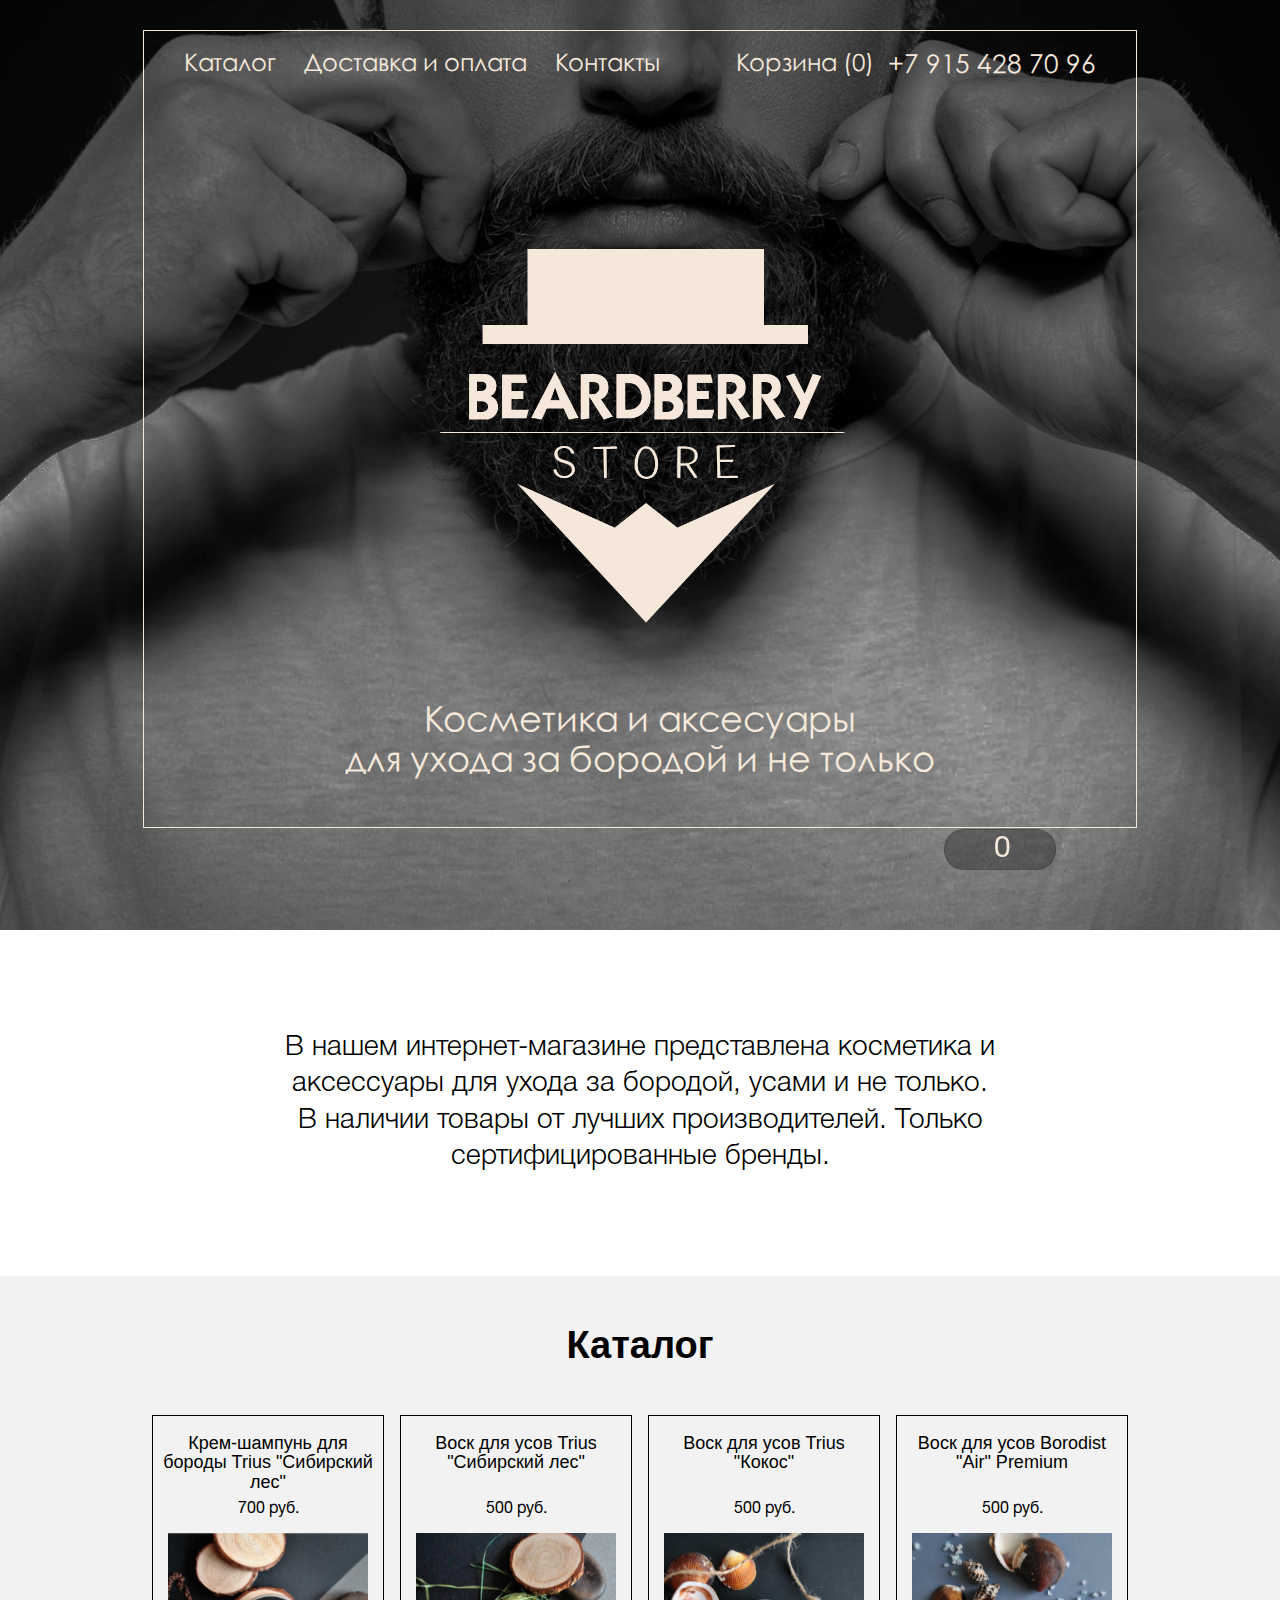
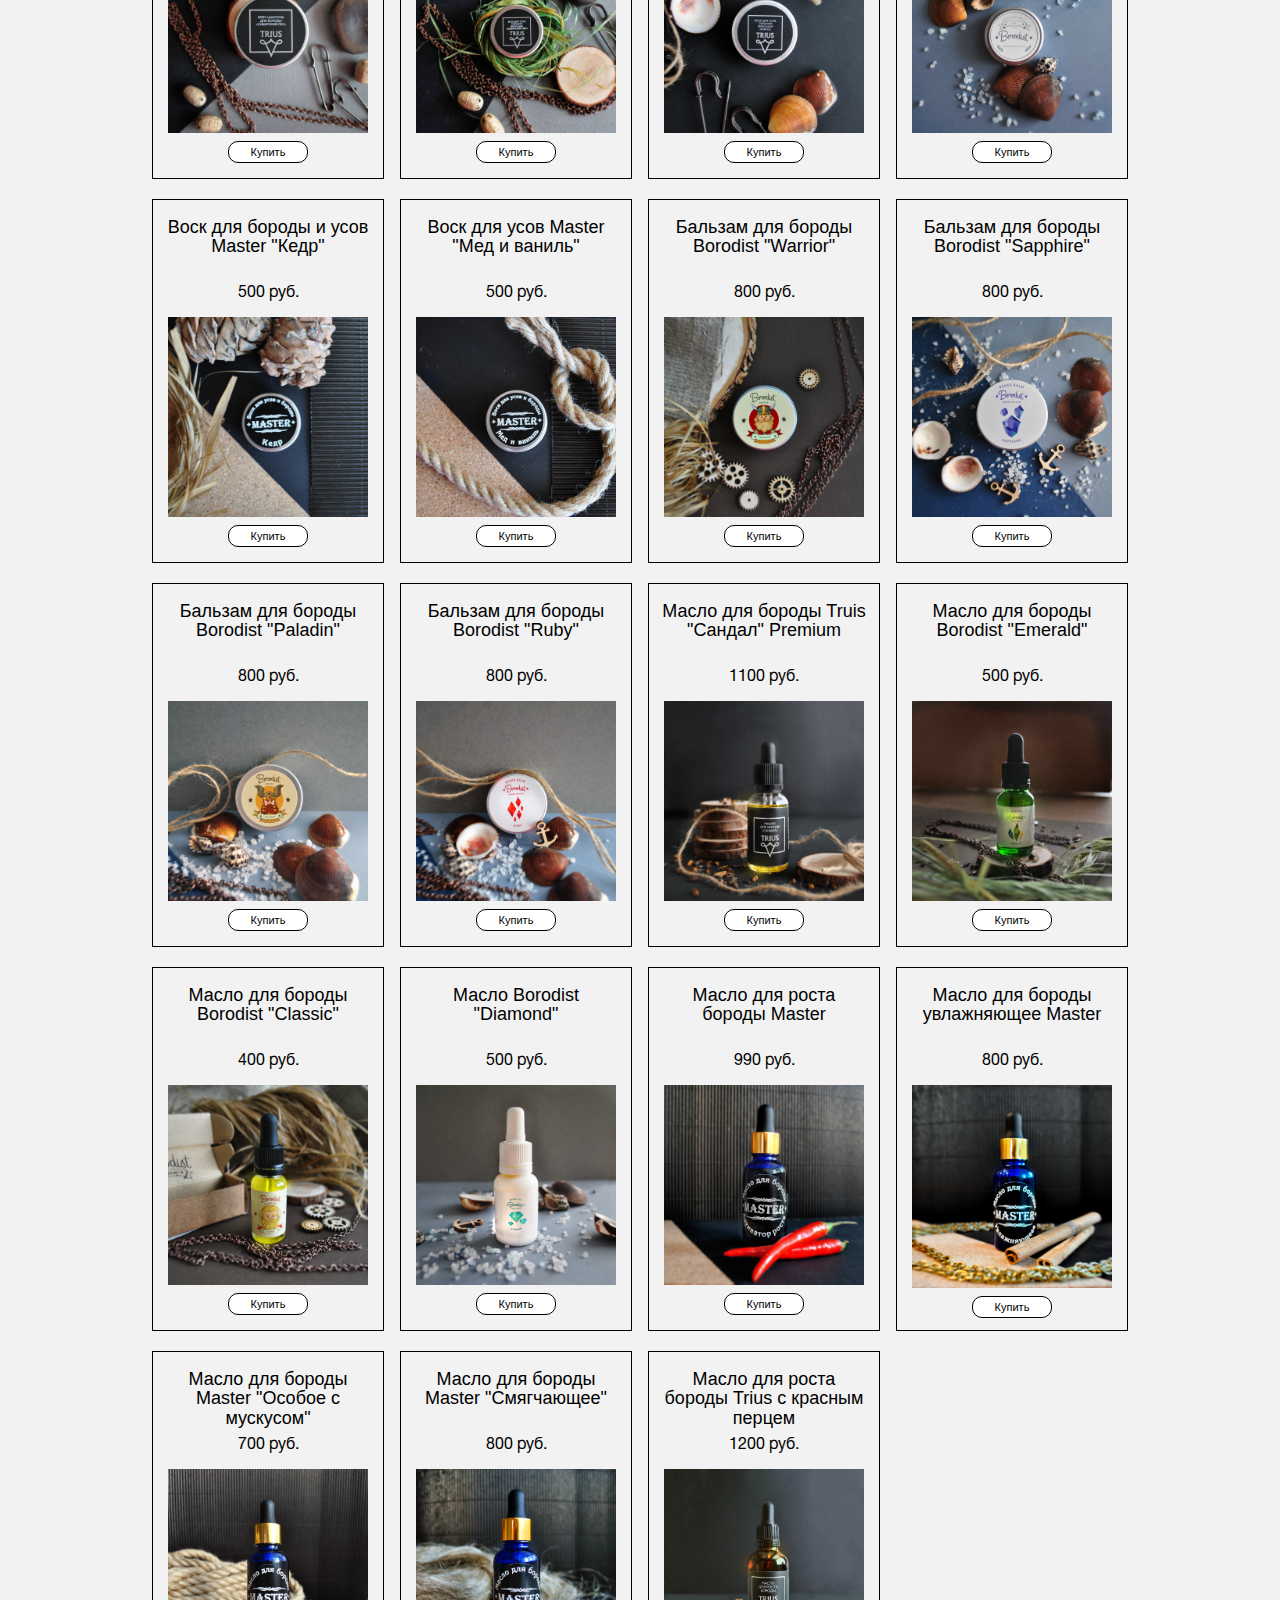
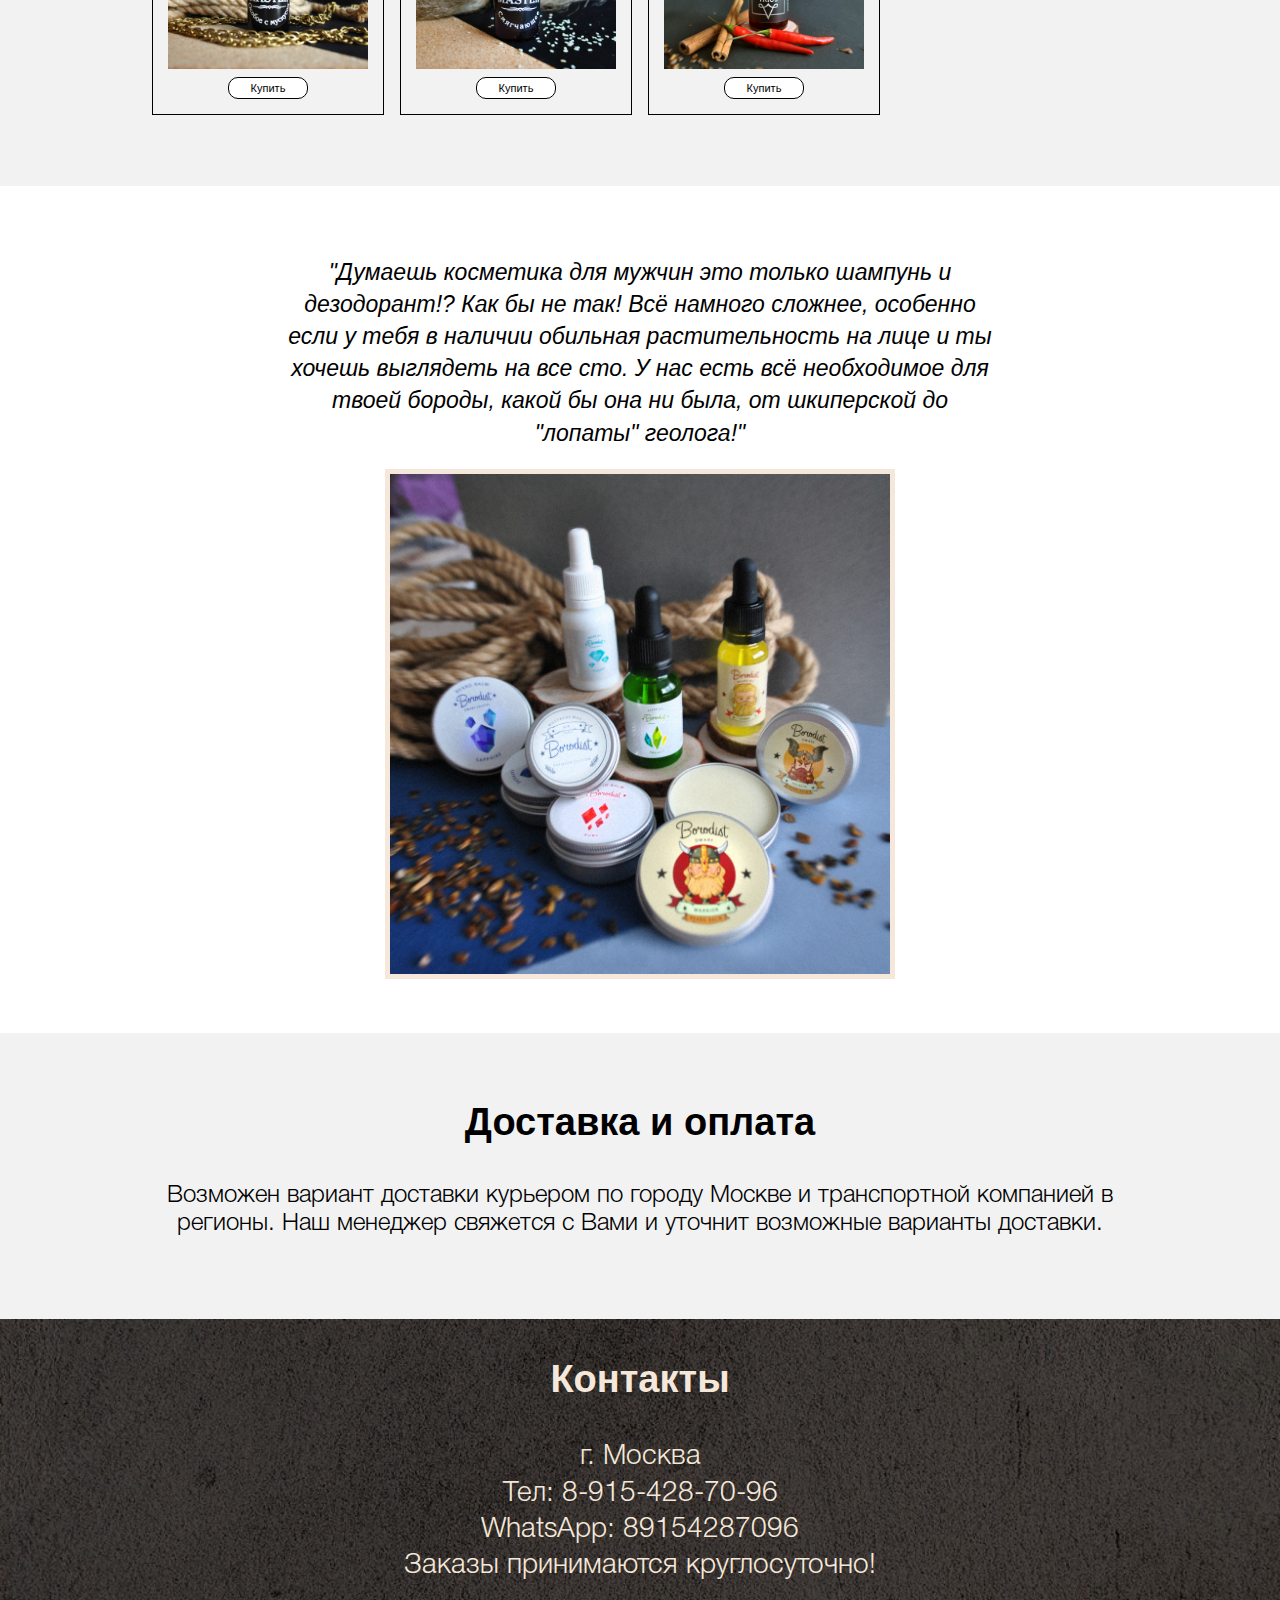
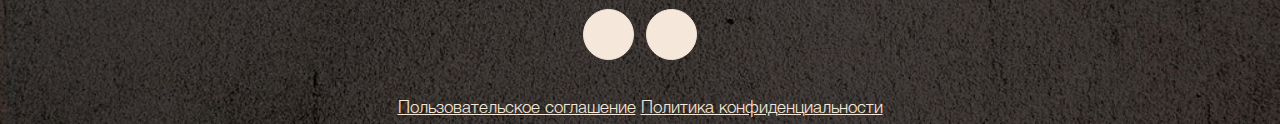
==== index.html @ 7884df20 "Исправлена опечатка в разметке, добавлена версия main.css." ====
<!DOCTYPE html>
<html>
<head>
	<title>Косметика и аксессуары для ухода за бородой, усами</title>
	<meta charset="utf-8">
	<meta name="description" content="Натуральная косметика и аксессуары для ухода за бородой, усами и не только. Крафтовые товары от лучших производителей. Только сертифицированные бренды.">
	<meta name="viewport" content="width=device-width, initial-scale=1">
	<meta name="yandex-verification" content="be064b1a82eb9832" />
	<meta name="google-site-verification" content="4Q1_5Ou99Ebs5P2v9GPq6R0z160u-PYZbQEt4hublc8" />

	<link rel="stylesheet" type="text/css" href="css/main.css?v23061">
	<link rel="stylesheet" type="text/css" href="css/animate.css">
	<link rel="stylesheet" type="text/css" href="css/responsive.css">
	<link rel="stylesheet" href="https://use.fontawesome.com/releases/v5.0.13/css/all.css" integrity="sha384-DNOHZ68U8hZfKXOrtjWvjxusGo9WQnrNx2sqG0tfsghAvtVlRW3tvkXWZh58N9jp" crossorigin="anonymous">
	<link rel="stylesheet" type="text/css" href="css/jquery.fancybox.min.css">
	<link rel="icon" type="image/x-icon" href="img/Logo_small.png">
</head>
<body>
	<!-- Yandex.Metrika counter -->
	<script >
    (function (d, w, c) {
        (w[c] = w[c] || []).push(function() {
            try {
                w.yaCounter49333084 = new Ya.Metrika2({
                    id:49333084,
                    clickmap:true,
                    trackLinks:true,
                    accurateTrackBounce:true,
                    webvisor:true
                });
            } catch(e) { }
        });

        var n = d.getElementsByTagName("script")[0],
            s = d.createElement("script"),
            f = function () { n.parentNode.insertBefore(s, n); };
        s.type = "text/javascript";
        s.async = true;
        s.src = "https://mc.yandex.ru/metrika/tag.js";

        if (w.opera == "[object Opera]") {
            d.addEventListener("DOMContentLoaded", f, false);
        } else { f(); }
    })(document, window, "yandex_metrika_callbacks2");
	</script>
	<noscript><div><img src="https://mc.yandex.ru/watch/49333084" style="position:absolute; left:-9999px;" alt="" /></div></noscript>
	<!-- /Yandex.Metrika counter -->

	<header class="main_header">
		<div class="container container-header">
			<nav class="menu clearfix">
				<ul class="menu_items animated fadeInDown">
					<li class="menu_item">
						<a class="menu_link" href="#catalog">Каталог</a>
					</li>
					<li class="menu_item">
						<a class="menu_link" href="#delivery">Доставка и оплата</a>
					</li>
					<li class="menu_item">
						<a class="menu_link" href="#contacts">Контакты</a>
					</li>
					<li class="menu_phone">
						+7 915 428 70 96
					</li>
					<li class="menu_item menu_item-cart">
						<a class="menu_link" href="cart.html">Корзина (<div class="miniCart_goods miniCart_goods-header"></div>)</a>
					</li>
					<li class="menu_phone menu_phone-mobile">
						+7 915 428 70 96
					</li>
				</ul>
			</nav>
			
			<div class="heading">
				<img class="heading_logo" src="img/Logo_big.png" alt="Breadberry store">
				<h1 class="heading_title">Косметика и аксесуары<br> для ухода за бородой и не только</h1>
			</div>
		</div>
	</header>

	<div class="container">
		<div id="miniCart">
			<i class="fas fa-shopping-cart miniCart_img"></i>
			<div class="miniCart_goods"></div>
			<a class='miniCart_button' href="cart.html">Оформить заказ</a>
		</div>				
	</div>

	<section id="shortDescription">
		<div class="container">
			<div class="shortDescription_text">
				<p>В нашем интернет-магазине представлена косметика и аксессуары для ухода за бородой, 
				усами и не только. <br>В наличии товары от лучших производителей. Только сертифицированные бренды.</p>
			</div>
		</div>
	</section>

	<section id="catalog">
		<div class="container">
			<h3 class="section_title">Каталог</h3>
			<div id="catalog_goods"></div>
			<div class="catalog_static">
				<div class="catalog_staticSingleGoods">
					<h3 class="catalog_singleGoodsTitle">Крем-шампунь для бороды Trius "Cибирский лес"</h3>
					<p class="catalog_singleGoodsCost">700 руб.</p>
					<img class="catalog_img" src="goods/img/Shampun-titul.png" alt="товар">
					<div class=catalog_staticDescription>Крем-шампунь для бороды от компании Trius &quot;Сибирский лес&quot;, для мытья бороды утром и вечером. В составе крем-шампуня содержится миндальное масло, которое не дает мыльной основе высушивать кожу. После использования кожа будет увлажненной, а борода чистой и податливой. Обильно пенится, легко смывается. Одной баночки хватает на 2-4 месяца ежедневного использования.</div>
				</div>

				<div class="catalog_staticSingleGoods">
					<h3 class="catalog_singleGoodsTitle">Воск для усов Trius "Cибирский лес"</h3>
					<p class="catalog_singleGoodsCost">500 руб.</p>
					<img class="catalog_img" src="goods/img/Front-Les.png" alt="товар">
					<div class=catalog_staticDescription>Воск для усов Trius &quot;Сибирский лес&quot; сверхсильной фиксации поможет сделать усы чуть аккуратнее или зафиксировать их так, чтобы можно было прыгать с парашютом. В состав воска входят такие проверенные временем компоненты, как миндальное масло, ланолин и пчелиный воск, которые будут не только фиксировать, но и питать ваши усы и заботиться об их внешнем виде.</div>
				</div>

				<div class="catalog_staticSingleGoods">
					<h3 class="catalog_singleGoodsTitle">Воск для усов Trius "Кокос"</h3>
					<p class="catalog_singleGoodsCost">500 руб.</p>
					<img class="catalog_img" src="goods/img/Kokos-front.png" alt="товар">
					<div class=catalog_staticDescription>Воск для усов Trius сильной фиксации &quot;Кокос&quot; для ежедневного применения. Крепко зафиксирует ваши усы, поможет придать любую желаемую форму приучит их к правильному росту. В состав воска входят такие проверенные временем компоненты, как миндальное масло, ланолин и пчелиный воск, которые будут не только фиксировать, но и питать ваши усы и заботиться об их внешнем виде.</div>
				</div>

				<div class="catalog_staticSingleGoods">
					<h3 class="catalog_singleGoodsTitle">Воск для усов Borodist "Air" Premium</h3>
					<p class="catalog_singleGoodsCost">500 руб.</p>
					<img class="catalog_img" src="goods/img/Premium-front.png" alt="товар">
					<div class=catalog_staticDescription>Компоненты, входящие в состав воска Borodist &quot;Air&quot; Premium, имеют уникальные свойства. Белый пчелиный воск повышает вязкость средства, делает его более пластичным. Канделильский — образует незаметную водоотталкивающую пленку. Карнаубский — защищает структуру волос от температурных воздействий. Волосы и кожа будут надежно защищены от неблагоприятных внешних воздействий.</div>
				</div>

				<div class="catalog_staticSingleGoods">
					<h3 class="catalog_singleGoodsTitle">Воск для бороды и усов Master "Кедр"</h3>
					<p class="catalog_singleGoodsCost">500 руб.</p>
					<img class="catalog_img" src="goods/img/kedr.png" alt="товар">
					<div class=catalog_staticDescription>Помогает усам и бороде держать форму в течение дня, улучшает их состояние, благодаря натуральным компонентам в составе средства. Кокосовое масло обеспечивает волосы необходимыми питательными веществами для роста. Касторовое масло способствует росту и укреплению волос, делает их гуще и сильнее. Масло ши увлажняет, питает, смягчает жесткие волосы. Эфирное масло кедра восстанавливает поврежденные волосы, укрепляет их.</div>
				</div>

				<div class="catalog_staticSingleGoods">
					<h3 class="catalog_singleGoodsTitle">Воск для усов Master "Мед и ваниль"</h3>
					<p class="catalog_singleGoodsCost">500 руб.</p>
					<img class="catalog_img" src="goods/img/med-i-vanil.png" alt="товар">
					<div class=catalog_staticDescription>Помогает усам и бороде держать форму, благодаря натуральным компонентам улучшает их состояние. Кокосовое масло обеспечивает волосы необходимыми питательными веществами для роста. Репейное масло укрепляет волосы, способствует их ускоренному росту, повышает объем. Масло ши увлажняет, питает, смягчает жесткие волосы. Экстракт ванили восстанавливает поврежденные волосы, обладает кондиционирующими свойствами.</div>
				</div>

				<div class="catalog_staticSingleGoods">
					<h3 class="catalog_singleGoodsTitle">Бальзам для бороды Borodist "Warrior"</h3>
					<p class="catalog_singleGoodsCost">800 руб.</p>
					<img class="catalog_img" src="goods/img/warrior-front.png" alt="товар">
					<div class=catalog_staticDescription>Бальзам для бороды Borodist &quot;Warrior&quot; - выбор суровых мужчин. Состав подобран с маниакальной аккуратностью и включает в себя уникальную смесь ингредиентов, которая впитывается в волос бороды, фиксирует её, делает её послушной и блестящей. Помимо стандартного набора масел в состав входит экстракт пивных дрожжей, а так же экстракт почек берёзы, оказывающий стимулирующий эффект.</div>
				</div>

				<div class="catalog_staticSingleGoods">
					<h3 class="catalog_singleGoodsTitle">Бальзам для бороды Borodist "Sapphire"</h3>
					<p class="catalog_singleGoodsCost">800 руб.</p>
					<img class="catalog_img" src="goods/img/Sapphire-front.png" alt="товар">
					<div class=catalog_staticDescription>Средство 2 в 1: ухаживает за кожей и волосами, фиксирует бороду. Экстракты розмарина, облепихи, крапивы положительно влияют на кожу и волос бороды, а так же в бальзам добавлен лихо закрученный фьюжн в виде экстрактов малины и чабреца! Комбинация ши, жожоба и других масел эффективно борется с раздражением кожи, смягчает и увлажняет волосы бороды, делая их послушными и податливыми, придает здоровое сияние.</div>
				</div>

				<div class="catalog_staticSingleGoods">
					<h3 class="catalog_singleGoodsTitle">Бальзам для бороды Borodist "Paladin"</h3>
				  <p class="catalog_singleGoodsCost">800 руб.</p>
				  <img class="catalog_img" src="goods/img/Paladin.png" alt="товар">
					<div class=catalog_staticDescription>Бальзам для бороды Borodist &quot;Paladin&quot; придаст вашей бороде особенный блеск, густоту и форму. Он обладает ярким, изысканным и выразительным ароматом миндальных сливок. Ингредиенты для ухода за бородой подобраны самым тщательным образом. Все масла натуральные, природного происхождения. Экстракт кофе и грейпфрута являются хорошим подспорьем для здоровья кожи лица.</div>
				</div>

				<div class="catalog_staticSingleGoods">
					<h3 class="catalog_singleGoodsTitle">Бальзам для бороды Borodist "Ruby"</h3>
					<p class="catalog_singleGoodsCost">800 руб.</p>
					<img class="catalog_img" src="goods/img/Ruby-front.png" alt="товар">
					<div class=catalog_staticDescription>Сочетание таких экстрактов, как ламинария, фукус, крапива, дают противовоспалительный, заживляющий эффект. В чудодейственном составе также присутствует экстракт аира, который заживляет кожу, защищает ее от негативного воздействия грибка. Такая комбинация всех масел и экстрактов оказывает неповторимый эффект на бороду, делая ее здоровой, пышной, а также яркой и сияющей — будто горный рубин!</div>
				</div>

				<div class="catalog_staticSingleGoods">
					<h3 class="catalog_singleGoodsTitle">Масло для бороды Truis "Сандал" Premium</h3>
					<p class="catalog_singleGoodsCost">1100 руб.</p>
					<img class="catalog_img" src="goods/img/Zhelty-front.png" alt="товар">
					<div class=catalog_staticDescription>Масло для бороды Truis &quot;Сандал&quot; Premium содержит в себе лучшие природные компоненты и экстракты, которые обеспечивают максимально полный уход за бородой и усами. Состав: масло миндальных косточек, масло зародышей пшеницы, масло виноградных косточек, масло жожоба, масло арганы, ляняное масло, масло макадамског ореха, парфюмерная композиция, витамин E, Масло смягчает и увлажняет бороду.</div>
				</div>

				<div class="catalog_staticSingleGoods">
					<h3 class="catalog_singleGoodsTitle">Масло для бороды Borodist "Emerald"</h3>
					<p class="catalog_singleGoodsCost">500 руб.</p>
					<img class="catalog_img" src="goods/img/Emerald-front.png" alt="товар">
					<div class=catalog_staticDescription>Масло Borodist &quot;Emerald&quot; - чудесное магическое масло для комплексного ухода за бородой, которое содержится в небольшой скляночке 15 мл. Среди компонентов: экстракты чабреца, лопуха и хвоща - в сочетании они крайне благотворно воздействуют на бороду, прекрасно её увлажняют, приводят в порядок в том числе и проблемную кожу лица, обладают противовоспалительными свойствами.</div>
				</div>

				<div class="catalog_staticSingleGoods">
					<h3 class="catalog_singleGoodsTitle">Масло для бороды Borodist "Classic"</h3>
					<p class="catalog_singleGoodsCost">400 руб.</p>
					<img class="catalog_img" src="goods/img/Classic.png" alt="товар">
					<div class=catalog_staticDescription>Классическое масло для бороды. Основной компонент — масло жожоба, которое издавна именуют «жидким золотом» за его насыщенный цвет и высокую ценность. Жожоба глубоко увлажняет кожу и волосы, защищает от негативного воздействия окружающей среды. Среди дополнительных компонентов — масло виноградных косточек, сладкого миндаля, зародышей пшеницы и знаменитое касторовое. Вместе с витамином E они питают кожу.</div>
				</div>

				<div class="catalog_staticSingleGoods">
					<h3 class="catalog_singleGoodsTitle">Масло Borodist "Diamond"</h3>
					<p class="catalog_singleGoodsCost">500 руб.</p>
					<img class="catalog_img" src="goods/img/Diamond.png" alt="товар">
					<div class=catalog_staticDescription>В состав масла входят только натуральные компоненты! Сочетание нескольких видов масел благоприятно влияет на волос и кожу лица, умягчая и тонизируя их. При этом, в волшебную микстуру добавлен богатый витаминный комплекс. Довершает рецепт комбинация экстрактов различных трав и цветов. Розмарин, зверобой и ромашка обладают противовоспалительным и заживляющим эффектом.</div>
				</div>

				<div class="catalog_staticSingleGoods">
					<h3 class="catalog_singleGoodsTitle">Масло для роста бороды Master</h3>
					<p class="catalog_singleGoodsCost">990 руб.</p>
					<img class="catalog_img" src="goods/img/Rost.png" alt="товар">
					<div class=catalog_staticDescription>Эффективно, если не растет борода. Стимулирует работу волосяных фолликул, активизирует спящие корни волос. Устраняет сухость, зуд и раздражение кожи при росте бороды. Обеспечивает быстрый равномерный рост бороды и увеличивает ее густоту и пышность. Состав: репейное масло, касторовое масло, льняное масло, экстракт хмеля, экстракт крапивы, экстракт красного перца, эфирные масла кипариса, розмарина, пихты</div>
				</div>

				<div class="catalog_staticSingleGoods">
					<h3 class="catalog_singleGoodsTitle">Масло для бороды увлажняющее Master</h3>
					<p class="catalog_singleGoodsCost">800 руб.</p>
					<img class="catalog_img" src="goods/img/uvlazhnenie.png" alt="товар">
					<div class=catalog_staticDescription>Восстанавливает здоровую структуру даже очень сухих, ослабленных и тусклых волос бороды, Глубоко увлажняет, питает бороду и кожу лица, Снимает зуд, устраняет сухость, покраснения и раздражение кожи лица, редотвращает развитие воспалительных процессов. Состав: касторовое, репейное и льняное масло, экстракт шалфея, экстракт облепихи, эфирное масло апельсина, эфирное масло корицы.</div>
				</div>

				<div class="catalog_staticSingleGoods">
					<h3 class="catalog_singleGoodsTitle">Масло для бороды Master "Особое с мускусом"</h3>
					<p class="catalog_singleGoodsCost">700 руб.</p>
					<img class="catalog_img" src="goods/img/Muskus.png" alt="товар">
					<div class=catalog_staticDescription>Содержит в составе афродизиак - мускус. Ухаживает за бородой, делает волос послушным, мягким и блестящим. Укрепляет волосы, способствует их ускоренному росту, повышает густоту и объем. Питает слабые и безжизненные волосы, повышает их эластичность. Препятствует ломкости и чрезмерной сухости волос. Борется с болезнетворными бактериями и микробами, устраняет покраснения и раздражения, улучшает цвет лица.</div>
				</div>

				<div class="catalog_staticSingleGoods">
					<h3 class="catalog_singleGoodsTitle">Масло для бороды Master "Смягчающее"</h3>
					<p class="catalog_singleGoodsCost">800 руб.</p>
					<img class="catalog_img" src="goods/img/smyagchayuschaya.png" alt="товар">
					<div class=catalog_staticDescription>Улучшает состояние жесткой растительности на лице, делая ее мягкой, блестящей и шелковистой. Восстанавливает и укрепляет поврежденные волосы, обеспечивая их необходимыми аминокислотами. Избавляет от ломкости и чрезмерной сухости волос. Состав: миндальные и касторовые масла, кунжутное масло, оливковое и кукурузные масла, эфирное масло иланг-иланга, эфирное масло грейпфрута.</div>
				</div>

				<div class="catalog_staticSingleGoods">
					<h3 class="catalog_singleGoodsTitle">Масло для роста бороды Trius с красным перцем</h3>
					<p class="catalog_singleGoodsCost">1200 руб.</p>
					<img class="catalog_img" src="goods/img/chili.png" alt="товар">
					<div class=catalog_staticDescription>В состав входит масло красного перца чили, масло корицы и имбиря, которые стимулируют кровообращение и усиливают приток питательных веществ к корням волос. Кроме того в нем содержится уникальный комплекс из 18 компонентов, подобранных для стимуляции естественного роста бороды. Один флакон масла - это эффективный курс по запуску спящих волосяных луковиц, ускорению роста бороды, питанию и увлажнению волос.</div>
				</div>
				<div class="catalog_staticBottom"></div>
			</div>
		</div>
	</section>

	<section id="about">
		<div class="container">
			<div class="about_cursText">
				"Думаешь косметика для мужчин это только шампунь и дезодорант!? Как бы не так! 
				Всё намного сложнее, особенно если у тебя в наличии обильная растительность на лице и ты хочешь выглядеть на все сто.
				У нас есть всё необходимое для твоей бороды, какой бы она ни была, от шкиперской до "лопаты" геолога!"
			</div>
			<img class="about_img" src="img/all.png" alt="Товары">
		</div>
	</section>

	<section id="delivery">
		<div class="container">
			<h3 class="section_title">Доставка и оплата</h3>
			<div class="delivery_text">
				Возможен вариант доставки курьером по городу Москве и транспортной компанией в регионы. Наш менеджер свяжется с Вами и уточнит возможные варианты доставки.<br>
			</div>
		</div>		
	</section>

	<section id="contacts">
		<div class="container">
			<h3 class="section_title section_title-contacts">Контакты</h3>
			<div class="contacts_text">
				г. Москва<br>
				Тел: ﻿8-915-428-70-96<br>
				WhatsApp: 89154287096<br>
				Заказы принимаются круглосуточно!<br>
				<div class="contacts_link"><a href="https://vk.com/beardberrystore"><i class="fab fa-vk"></i></a></div>
				<div class="contacts_link"><a href="https://www.instagram.com/beardberry_store/"><i class="fab fa-instagram"></i></a></div>
			</div>
			<div class="footer_docs">
				<a class="footer_agreement" href="agreement.pdf">Пользовательское соглашение</a>
				<a href="policy.pdf">Политика конфиденциальности</a>
			</div>
		</div>
	</section>

	<script src="js/jquery-3.3.1.min.js"></script>
	<script src="js/jquery.fancybox.min.js"></script>
	<script src="js/eshop.js"></script>
	<script>
		start();
	</script>
</body>
</html>
---- css/main.css ----
@import url("https://fonts.googleapis.com/css?family=Roboto:300,400,500,700");
@font-face {
  font-family: 'Elegance';
  src: url("../fonts/Elegance/RoundedElegance-Regular.eot");
  src: local("Elegance Regular"), local("RoundedElegance-Regular"), url("../fonts/Elegance/RoundedElegance-Regular.eot?#iefix") format("embedded-opentype"), url("../fonts/Elegance/RoundedElegance-Regular.woff") format("woff"), url("../fonts/Elegance/RoundedElegance-Regular.ttf") format("truetype");
  font-weight: 400;
  font-style: normal;
}

@font-face {
  font-family: 'Helvetica';
  src: url("../fonts/Helvetica/HelveticaThin/HelveticaThin.eot");
  src: local("Helvetica Thin"), local("HelveticaThin"), url("../fonts/Helvetica/HelveticaThin/HelveticaThin.eot?#iefix") format("embedded-opentype"), url("../fonts/Helvetica/HelveticaThin/HelveticaThin.woff") format("woff"), url("../fonts/Helvetica/HelveticaThin/HelveticaThin.ttf") format("truetype");
  font-weight: 100;
  font-style: normal;
}

@font-face {
  font-family: 'Helvetica';
  src: url("../fonts/Helvetica/HelveticaLight/HelveticaLight.eot");
  src: local("Helvetica Light"), local("HelveticaLight"), url("../fonts/Helvetica/HelveticaLight/HelveticaLight.eot?#iefix") format("embedded-opentype"), url("../fonts/Helvetica/HelveticaLight/HelveticaLight.woff") format("woff"), url("../fonts/Helvetica/HelveticaLight/HelveticaLight.ttf") format("truetype");
  font-weight: 300;
  font-style: normal;
}

@font-face {
  font-family: 'Helvetica';
  src: url("../fonts/Helvetica/HelveticaLightItalic/HelveticaLightItalic.eot");
  src: local("Helvetica Light Italic"), local("HelveticaLightItalic"), url("../fonts/Helvetica/HelveticaLightItalic/HelveticaLightItalic.eot?#iefix") format("embedded-opentype"), url("../fonts/Helvetica/HelveticaLightItalic/HelveticaLightItalic.woff") format("woff"), url("../fonts/Helvetica/HelveticaLightItalic/HelveticaLightItalic.ttf") format("truetype");
  font-weight: 300;
  font-style: italic;
}

@font-face {
  font-family: 'Helvetica';
  src: url("../fonts/Helvetica/HelveticaRegular/HelveticaRegular.eot");
  src: local("Helvetica Regular"), local("HelveticaRegular"), url("../fonts/Helvetica/HelveticaRegular/HelveticaRegular.eot?#iefix") format("embedded-opentype"), url("../fonts/Helvetica/HelveticaRegular/HelveticaRegular.woff") format("woff"), url("../fonts/Helvetica/HelveticaRegular/HelveticaRegular.ttf") format("truetype");
  font-weight: 400;
  font-style: normal;
}

@font-face {
  font-family: 'Helvetica';
  src: url("../fonts/Helvetica/HelveticaMedium/HelveticaMedium.eot");
  src: local("Helvetica Medium"), local("HelveticaMedium"), url("../fonts/Helvetica/HelveticaMedium/HelveticaMedium.eot?#iefix") format("embedded-opentype"), url("../fonts/Helvetica/HelveticaMedium/HelveticaMedium.woff") format("woff"), url("../fonts/Helvetica/HelveticaMedium/HelveticaMedium.ttf") format("truetype");
  font-weight: 500;
  font-style: normal;
}

@font-face {
  font-family: 'Helvetica';
  src: url("../fonts/Helvetica/HelveticaBold/HelveticaBold.eot");
  src: local("Helvetica Bold"), local("HelveticaBold"), url("../fonts/Helvetica/HelveticaBold/HelveticaBold.eot?#iefix") format("embedded-opentype"), url("../fonts/Helvetica/HelveticaBold/HelveticaBold.woff") format("woff"), url("../fonts/Helvetica/HelveticaBold/HelveticaBold.ttf") format("truetype");
  font-weight: 700;
  font-style: normal;
}

body {
  font-family: Helvetica, Arial, sans-serif;
  padding: 0;
  margin: 0;
}

.container {
  width: 992px;
  margin: 0 auto;
  /*border: thin solid blue;*/
}

.container-header {
  border: thin solid #F5E8DA;
}

.section_title {
  font-size: 38px;
  text-align: center;
}

.section_title-contacts {
  color: #F5E8DA;
}

.clearfix:after {
  content: '';
  display: table;
  width: 100%;
  clear: both;
}

.main_header {
  height: 100vh;
  min-height: 600px;
  padding-top: 30px;
  background: url("../img/beardman4.png") no-repeat center center/cover;
  font-family: Elegance, Arial, sans-serif;
}

.menu {
  padding-top: 20px;
}

.menu_items {
  padding: 0;
  margin: 0;
}

.menu_item {
  float: left;
  display: block;
  margin-right: 14px;
  margin-left: 14px;
}

.menu_item:first-child {
  margin-left: 40px;
}

.menu_item-cart {
  float: right;
}

.menu_link {
  color: #F5E8DA;
  text-decoration: none;
  font-size: 24px;
  font-weight: 500;
}

.menu_link:hover {
  color: white;
}

.menu_phone {
  display: block;
  color: #F5E8DA;
  float: right;
  font-size: 26px;
  font-weight: 500;
  margin-top: 0;
  margin-bottom: 0;
  margin-left: 0;
  margin-right: 40px;
}

.menu_phone-mobile {
  display: none;
}

.heading {
  text-align: center;
  color: #F5E8DA;
}

.heading_logo {
  display: inline-block;
  margin-top: 12vh;
  margin-bottom: 4vh;
  margin-left: 0 auto;
  margin-right: 0 auto;
  height: 50vh;
  min-height: 300px;
}

.heading_title {
  font-size: 35px;
  font-weight: 500;
  margin-bottom: 5vh;
}

.shortDescription_text {
  text-align: center;
  font-size: 28px;
  font-weight: 300;
  line-height: 1.3;
  margin-top: 100px;
  margin-bottom: 100px;
  margin-right: 130px;
  margin-left: 130px;
}

#miniCart {
  position: fixed;
  border: thin rgba(32, 32, 32, 0.2) solid;
  background-color: rgba(32, 32, 32, 0.4);
  border-radius: 20px;
  text-align: center;
  margin-right: 50px;
  margin-left: 800px;
  padding: 5px;
  width: 100px;
  bottom: 30px;
}

.miniCart_img {
  font-size: 35px;
  color: #F5E8DA;
  display: inline-block;
}

.miniCart_img-good {
  font-size: 18px;
  color: #707070;
}

.miniCart_button {
  display: none;
  font-weight: 400;
  background-color: #F5E8DA;
  border: thin #F5E8DA solid;
  border-radius: 10px;
  color: black;
  text-decoration: none;
  padding-top: 2px;
}

.miniCart_button:hover {
  background-color: white;
  border-color: white;
}

.miniCart_goods {
  display: inline-block;
  color: #F5E8DA;
  font-size: 30px;
}

.miniCart_goods-header {
  font-size: 24px;
}

#catalog {
  background-color: #F2F2F2;
  padding-top: 10px;
  height: calc(380px * 5 + 200px);
}

.catalog_img {
  width: 200px;
}

.catalog_singleGoods {
  width: 230px;
  height: 362px;
  border: thin solid black;
  margin-top: 10px;
  margin-bottom: 10px;
  margin-right: 8px;
  margin-left: 8px;
  float: left;
  text-align: center;
}

.catalog_singleGoodsTitle {
  font-size: 18px;
  font-weight: 500;
  line-height: 1.1;
  color: black;
  height: 50px;
  padding-left: 10px;
  padding-right: 10px;
}

.catalog_singleGoodsCost {
  color: black;
  font-weight: 400;
}

.catalog_button {
  font-size: 11px;
  font-weight: 500;
  width: 80px;
  border: solid black thin;
  border-radius: 10px;
  cursor: pointer;
  padding: 4px;
  margin-top: 4px;
  background-color: white;
}

.catalog_fancy {
  text-decoration: none;
}

.catalog_static {
  background-color: white;
}

.catalog_staticSingleGoods {
  width: 230px;
  height: 620px;
  border: thin solid black;
  margin-top: 10px;
  margin-bottom: 10px;
  margin-right: 8px;
  margin-left: 8px;
  float: left;
  text-align: center;
}

.catalog_staticBottom {
  float: left;
  height: 700px;
  width: 230px;
}

.fancy_buyButton {
  display: inline-block;
  cursor: pointer;
  margin-left: 0 auto;
  margin-right: 0 auto;
  margin-top: 10px;
  margin-bottom: 0;
  padding: 5px;
  font-size: 20px;
  font-weight: 500;
  border: thin solid white;
  background-color: white;
  color: black;
  border-radius: 20px;
  width: 200px;
}

.fancy_cost {
  font-size: 20px;
  margin-top: 3px;
  margin-bottom: 0;
}

.fancy_buyDone {
  color: blue;
}

.fancy_captionText {
  display: inline-block;
  margin: 0 auto;
  width: 820px;
  min-width: 300px;
  background-color: rgba(32, 32, 32, 0.5);
}

.good_title {
  text-align: center;
  font-size: 21px;
  padding-top: 10px;
  padding-bottom: 10px;
}

.good_img {
  width: 100%;
  max-width: 455px;
}

.good_imgDiv {
  text-align: center;
}

.good_description {
  text-align: center;
  font-size: 18px;
  font-weight: 300;
  line-height: 1.1;
  padding-top: 10px;
  padding-bottom: 0;
  padding-left: 28px;
  padding-right: 28px;
}

.good_cost {
  text-align: center;
  font-weight: 700;
  padding: 5px;
  margin-top: 0;
}

.good_buyButton {
  cursor: pointer;
  margin-top: 2px;
  margin-bottom: 2px;
  padding: 5px;
  font-size: 18px;
  font-weight: 500;
  border: thin solid black;
  background-color: white;
  color: black;
  border-radius: 20px;
  width: 200px;
}

.good_buttonWrap {
  text-align: center;
}

.good_added {
  font-size: 17px;
  font-weight: 300;
  text-align: center;
  display: none;
  color: #707070;
}

.good_miniCartCount {
  display: inline-block;
  color: #707070;
  font-size: 18px;
  font-weight: 400;
}

#about {
  text-align: center;
  margin-top: 70px;
  margin-bottom: 50px;
}

.about_cursText {
  font-size: 23px;
  font-weight: 300;
  line-height: 1.4;
  font-style: italic;
  text-align: center;
  padding-right: 135px;
  padding-left: 135px;
  padding-bottom: 20px;
}

.about_img {
  width: 500px;
  border: thick solid #F5E8DA;
}

#delivery {
  background-color: #F2F2F2;
  padding-top: 30px;
  padding-bottom: 80px;
}

.delivery_text {
  text-align: center;
  font-size: 24px;
  font-weight: 300;
  line-height: 1.2;
}

#contacts {
  text-align: center;
  background: url("../img/Fon.jpg") no-repeat center center/cover;
  padding-top: 1px;
  padding-bottom: 5px;
}

.contacts_text {
  text-align: center;
  font-size: 28px;
  font-weight: 300;
  line-height: 1.3;
  color: #F5E8DA;
}

.contacts_link {
  text-align: center;
  display: inline-block;
  font-size: 18px;
  border: #F5E8DA solid thin;
  border-radius: 50%;
  width: 35px;
  height: 35px;
  padding: 7px;
  background: #F5E8DA;
  margin-left: 2px;
  margin-right: 2px;
  margin-top: 24px;
  margin-bottom: 30px;
}

.contacts_link a {
  font-size: 32px;
  color: #3D3936;
}

.contacts_cartText {
  display: inline-block;
  font-size: 20px;
  color: #F5E8DA;
  height: 40px;
  vertical-align: middle;
}

.cart_header {
  background: url("/img/Fon.jpg") no-repeat center center/cover;
  font-family: Elegance, Arial, sans-serif;
  height: 100px;
  text-align: center;
}

.cart_headerItem {
  display: inline-block;
}

.cart_headerItem-logo {
  height: 90px;
  margin-left: 130px;
  margin-right: 80px;
  float: left;
}

.cart_headerItem-title {
  margin: 0 auto;
  width: 260px;
  padding-top: 20px;
}

.cart_headerItem-phone {
  font-size: 35px;
  color: #F5E8DA;
  margin-right: 50px;
  margin-top: 20px;
  float: right;
}

.cart_title {
  display: inline-block;
}

.cart_title-left {
  text-decoration: none;
  color: black;
  font-size: 23px;
  text-align: center;
  width: 140px;
  float: left;
  margin-left: 80px;
  margin-top: 40px;
  border: thin solid black;
  border-radius: 8px;
  padding: 8px;
}

.cart_title-right {
  float: right;
}

.cart_title-center {
  width: 500px;
  margin: 0 auto;
  margin-top: 40px;
  margin-bottom: 50px;
}

.cartHead {
  background-color: #F2F2F2;
  display: none;
}

.cartHead_item {
  display: inline-block;
  font-size: 17px;
  text-align: left;
  margin-left: 30px;
  padding-top: 15px;
  padding-bottom: 15px;
}

.cartHead_item-good {
  margin-left: 215px;
  width: 473px;
}

.cartHead_item-count {
  width: 85px;
}

.cart_img {
  height: 125px;
  margin-left: 30px;
  margin-right: 30px;
}

.cart_row {
  display: inline-block;
  vertical-align: middle;
  font-size: 17px;
}

.cart_rowWrap {
  background-color: #F2F2F2;
  height: 125px;
  margin-top: 10px;
  margin-bottom: 10px;
  padding-top: 15px;
  padding-bottom: 15px;
}

.cart_name {
  font-weight: 400;
  text-decoration: none;
  width: 400px;
  margin-left: 30px;
  margin-right: 30px;
}

.cart_cost {
  font-weight: 500;
  text-align: center;
  width: 80px;
  margin-left: 5px;
  margin-right: 5px;
}

.cart_butMinus {
  cursor: pointer;
}

.cart_butPlus {
  cursor: pointer;
}

.cart_butDelete {
  cursor: pointer;
}

.cart_count {
  text-align: center;
  width: 20px;
  font-weight: 500;
  margin-left: 4px;
  margin-right: 4px;
}

.cart_finalCost {
  text-align: center;
  font-weight: 500;
  margin-left: 5px;
  margin-right: 5px;
  width: 120px;
}

.cart_createButton {
  text-align: center;
  margin-top: 30px;
  margin-bottom: 70px;
  margin-left: auto;
  margin-right: auto;
  padding: 8px;
  display: none;
  font-size: 24px;
  text-decoration: none;
  cursor: pointer;
  color: #009900;
  border: thin solid #00AA00;
  border-radius: 8px;
  width: 300px;
}

.cart_createButton:hover {
  background-color: #009900;
  color: white;
}

.cart_totalCost {
  font-size: 21px;
  text-align: right;
  margin-top: 30px;
  margin-bottom: 30px;
  margin-right: 60px;
}

.cart_empty {
  font-size: 24px;
  text-align: center;
  margin-top: 40px;
  line-height: 2;
}

.cart_footer {
  font-family: Elegance, Arial, sans-serif;
  text-align: center;
  background-color: #3D3936;
  padding-bottom: 2px;
}

.orderForm {
  display: none;
  width: 540px;
  margin-left: auto;
  margin-right: auto;
  margin-bottom: 60px;
}

.orderForm_input {
  font-size: 22px;
  padding: 10px;
  width: 500px;
  margin: 10px;
}

.orderForm_input-hidden {
  display: none;
}

.orderForm_comment {
  font-size: 22px;
  padding: 10px;
  width: 500px;
  margin: 10px;
}

.orderForm_button {
  font-size: 24px;
  width: 300px;
  color: #009900;
  background-color: white;
  border: thin solid #00AA00;
  border-radius: 8px;
  padding: 10px;
  margin-right: 120px;
  margin-left: 120px;
  margin-top: 10px;
  margin-bottom: 15px;
}

.orderForm_button:hover {
  background-color: #009900;
  color: white;
}

.orderForm_info {
  text-align: center;
  color: #999;
  font-weight: 300;
}

#cart {
  min-height: calc(100vh - 249px);
}

.confirm {
  text-align: center;
  min-height: calc(100vh - 276px);
}

.confirm_title {
  font-size: 42px;
  margin-top: 50px;
  margin-bottom: 50px;
}

.confirm_text {
  font-size: 23px;
}

.confirm_button {
  display: inline-block;
  width: 300px;
  text-align: center;
  margin-top: 30px;
  margin-left: auto;
  margin-right: auto;
  margin-bottom: 30px;
  padding: 8px;
  font-size: 24px;
  text-decoration: none;
  cursor: pointer;
  color: black;
  border: thin solid black;
  border-radius: 8px;
}

#confirm_number {
  display: inline-block;
  font-weight: 500;
}

.footer_docs {
  margin-right: auto;
  margin-left: auto;
  margin-bottom: 0;
  padding-top: 0;
  padding-bottom: 2px;
  font-size: 17px;
  font-weight: 300;
  text-align: center;
}

.footer_docs a {
  color: #F5E8DA;
}
---- css/responsive.css ----
@media screen and (max-width: 1023px) {
  .container {
    width: 760px;
  }
  .menu_item {
    margin-left: 5px;
    margin-right: 5px;
  }
  .menu_item:first-child {
    margin-left: 10px;
  }
  .menu_item-cart {
    float: left;
  }
  .menu_link {
    font-size: 22px;
  }
  .menu_phone {
    margin-right: 10px;
    font-size: 22px;
  }
  #miniCart {
    margin-left: 650px;
  }
  .shortDescription_text {
    margin-left: 90px;
    margin-right: 90px;
  }
  #catalog {
    height: calc(380px * 7 + 200px);
  }
  .about_cursText {
    padding-left: 100px;
    padding-right: 100px;
  }
  .cart_headerItem-logo {
    height: 90px;
    margin-left: 100px;
    margin-right: 50px;
  }
  .cart_headerItem-title {
    margin: 0 auto;
    width: 240px;
    padding-top: 20px;
  }
  .cart_headerItem-phone {
    font-size: 28px;
    margin-right: 0;
    margin-top: 20px;
  }
  .cart_title-left {
    font-size: 23px;
    text-align: center;
    width: 140px;
    margin-left: 40px;
    margin-top: 35px;
    padding: 8px;
  }
  .cart_title-center {
    width: 364px;
    margin-top: 40px;
    margin-bottom: 50px;
  }
  .cartHead_item-good {
    margin-left: 185px;
    width: 283px;
  }
  .cartHead_item-count {
    width: 85px;
  }
  .cart_name {
    width: 240px;
    margin-left: 0;
    margin-right: 0;
  }
}

@media screen and (max-width: 767px) {
  .container {
    width: 320px;
  }
  .section_title {
    font-size: 28px;
    text-align: center;
  }
  .section_title-contacts {
    color: #F5E8DA;
  }
  .main_header {
    height: 100vh;
    min-height: 600px;
    padding-top: 30px;
    background: url("../img/beardman4.png") no-repeat center center/cover;
    font-family: Elegance, Arial, sans-serif;
  }
  .menu_items {
    padding: 0;
    margin: 0;
    text-align: center;
  }
  .menu_item {
    display: block;
    margin-right: 0;
    margin-left: 0;
    float: none;
  }
  .menu_item:first-child {
    margin-left: 0;
  }
  .menu_item-cart {
    float: none;
  }
  .menu_link {
    font-size: 24px;
  }
  .menu_phone {
    display: none;
    float: none;
    font-size: 24px;
    font-weight: 500;
    margin-top: 0;
    margin-bottom: 0;
    margin-left: 0;
    margin-right: 0;
  }
  .menu_phone-mobile {
    display: block;
    text-align: center;
    margin-top: 10px;
  }
  .heading_logo {
    display: block;
    margin-top: 2vh;
    margin-bottom: 3vh;
    margin-left: auto;
    margin-right: auto;
    height: 220px;
    min-height: 220px;
  }
  .heading_title {
    font-size: 28px;
  }
  .shortDescription_text {
    font-size: 24px;
    font-weight: 300;
    line-height: 1.3;
    margin-top: 50px;
    margin-bottom: 50px;
    margin-right: 10px;
    margin-left: 10px;
  }
  #miniCart {
    margin-left: 220px;
    border-radius: 20px;
    text-align: center;
    padding: 4px;
    width: 80px;
    bottom: 20px;
  }
  .miniCart_img {
    font-size: 20px;
  }
  .miniCart_button {
    font-size: 14px;
  }
  .miniCart_goods {
    font-size: 20px;
  }
  #catalog {
    height: calc(380px * 19 + 50px);
  }
  .catalog_singleGoods {
    float: none;
    margin-right: auto;
    margin-left: auto;
  }
  .about_cursText {
    padding-right: 22px;
    padding-left: 25px;
    padding-bottom: 20px;
  }
  .about_img {
    width: 300px;
  }
  .footer_agreement {
    display: block;
  }
  .cart_headerItem-logo {
    display: none;
  }
  .cart_headerItem-title {
    width: 200px;
    padding-top: 10px;
  }
  .cart_headerItem-phone {
    font-size: 24px;
    float: none;
    margin-top: 0;
  }
  .cart_title {
    display: block;
    float: none;
    text-align: center;
  }
  .cart_title-left {
    float: none;
    display: block;
    margin-left: 80px;
    margin-top: 20px;
  }
  .cart_title-right {
    float: none;
  }
  .cart_title-center {
    width: 300px;
    margin-top: 30px;
    margin-bottom: 30px;
  }
  .cartHead {
    visibility: hidden;
    height: 0;
  }
  .cart_img {
    height: 60px;
  }
  .cart_name {
    width: 150px;
    margin-left: 0;
    margin-right: 0;
  }
  .cart_cost {
    width: 80px;
    margin-left: 5px;
    margin-right: 5px;
    margin-top: 15px;
  }
  .cart_butMinus {
    margin-top: 15px;
  }
  .cart_butPlus {
    margin-top: 15px;
  }
  .cart_butDelete {
    margin-top: 15px;
  }
  .cart_count {
    margin-left: 4px;
    margin-right: 4px;
    margin-top: 15px;
  }
  .cart_finalCost {
    margin-left: 5px;
    margin-right: 5px;
    margin-top: 15px;
    width: 90px;
  }
  .cart_totalCost {
    text-align: center;
    margin-top: 20px;
    margin-bottom: 20px;
    margin-right: auto;
    margin-left: auto;
  }
  .orderForm_input {
    width: 290px;
    margin-top: 10px;
    margin-bottom: 10px;
    margin-right: 3px;
    margin-left: 3px;
  }
  .orderForm_comment {
    font-size: 22px;
    padding: 10px;
    width: 292px;
    margin-top: 10px;
    margin-bottom: 10px;
    margin-right: 3px;
    margin-left: 3px;
  }
  .orderForm_button {
    font-size: 24px;
    width: 280px;
    margin-right: 20px;
    margin-left: 20px;
    margin-top: 10px;
    margin-bottom: 15px;
  }
  .orderForm_info {
    width: 300px;
  }
  .contacts_link {
    margin-left: 2px;
    margin-right: 2px;
    margin-top: 0;
    margin-bottom: 10px;
  }
}
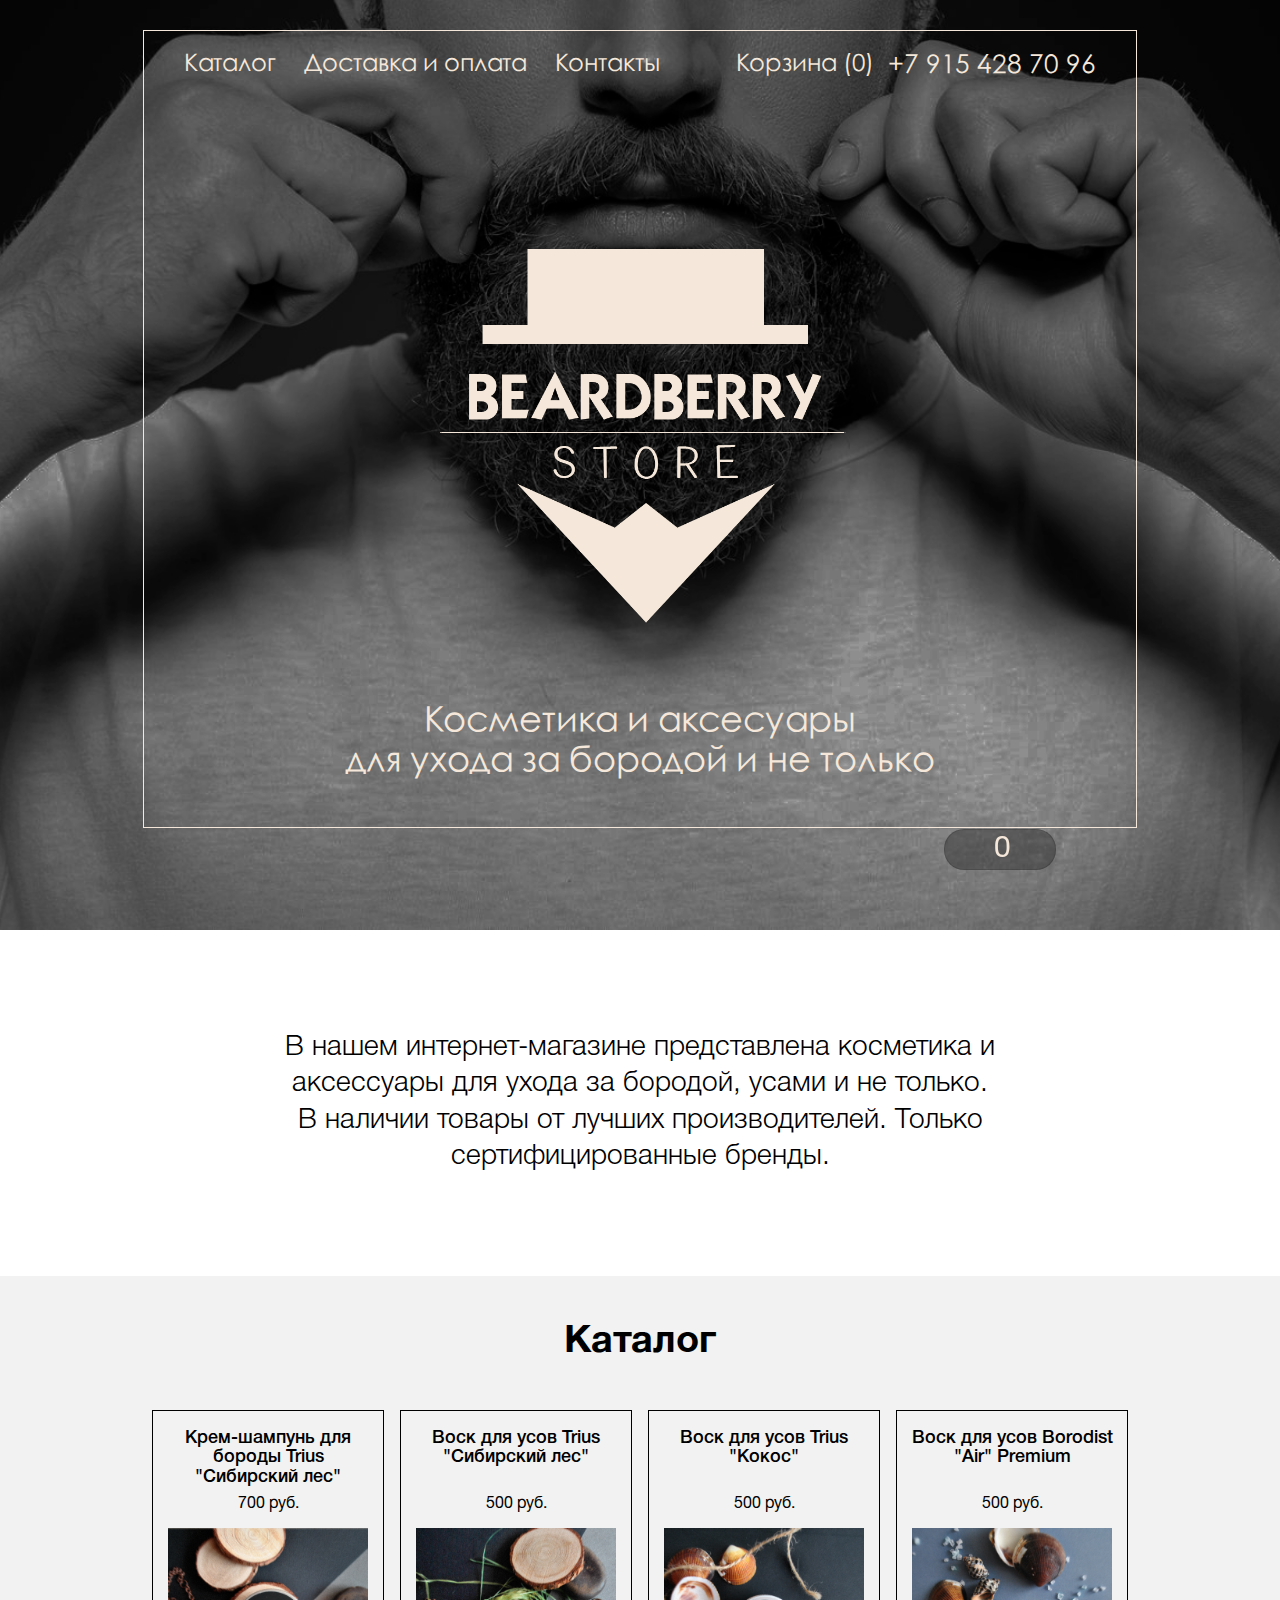
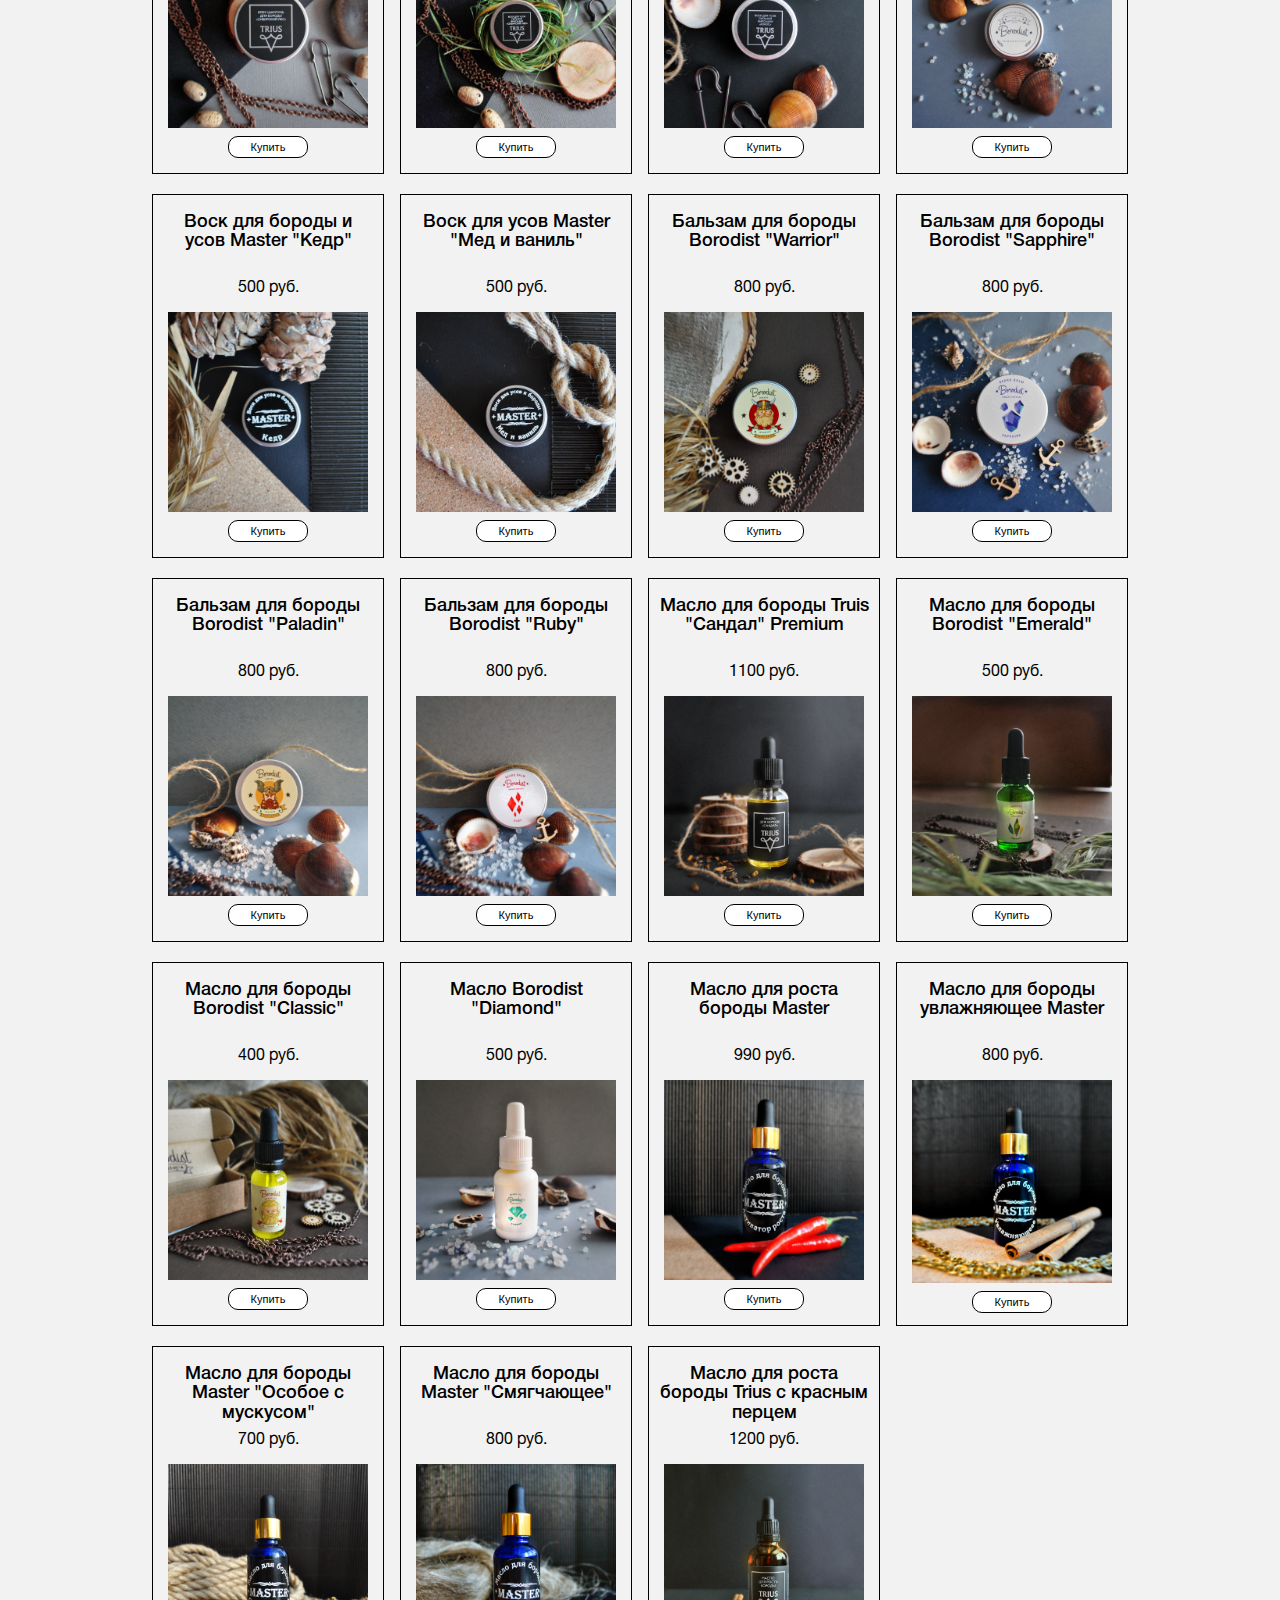
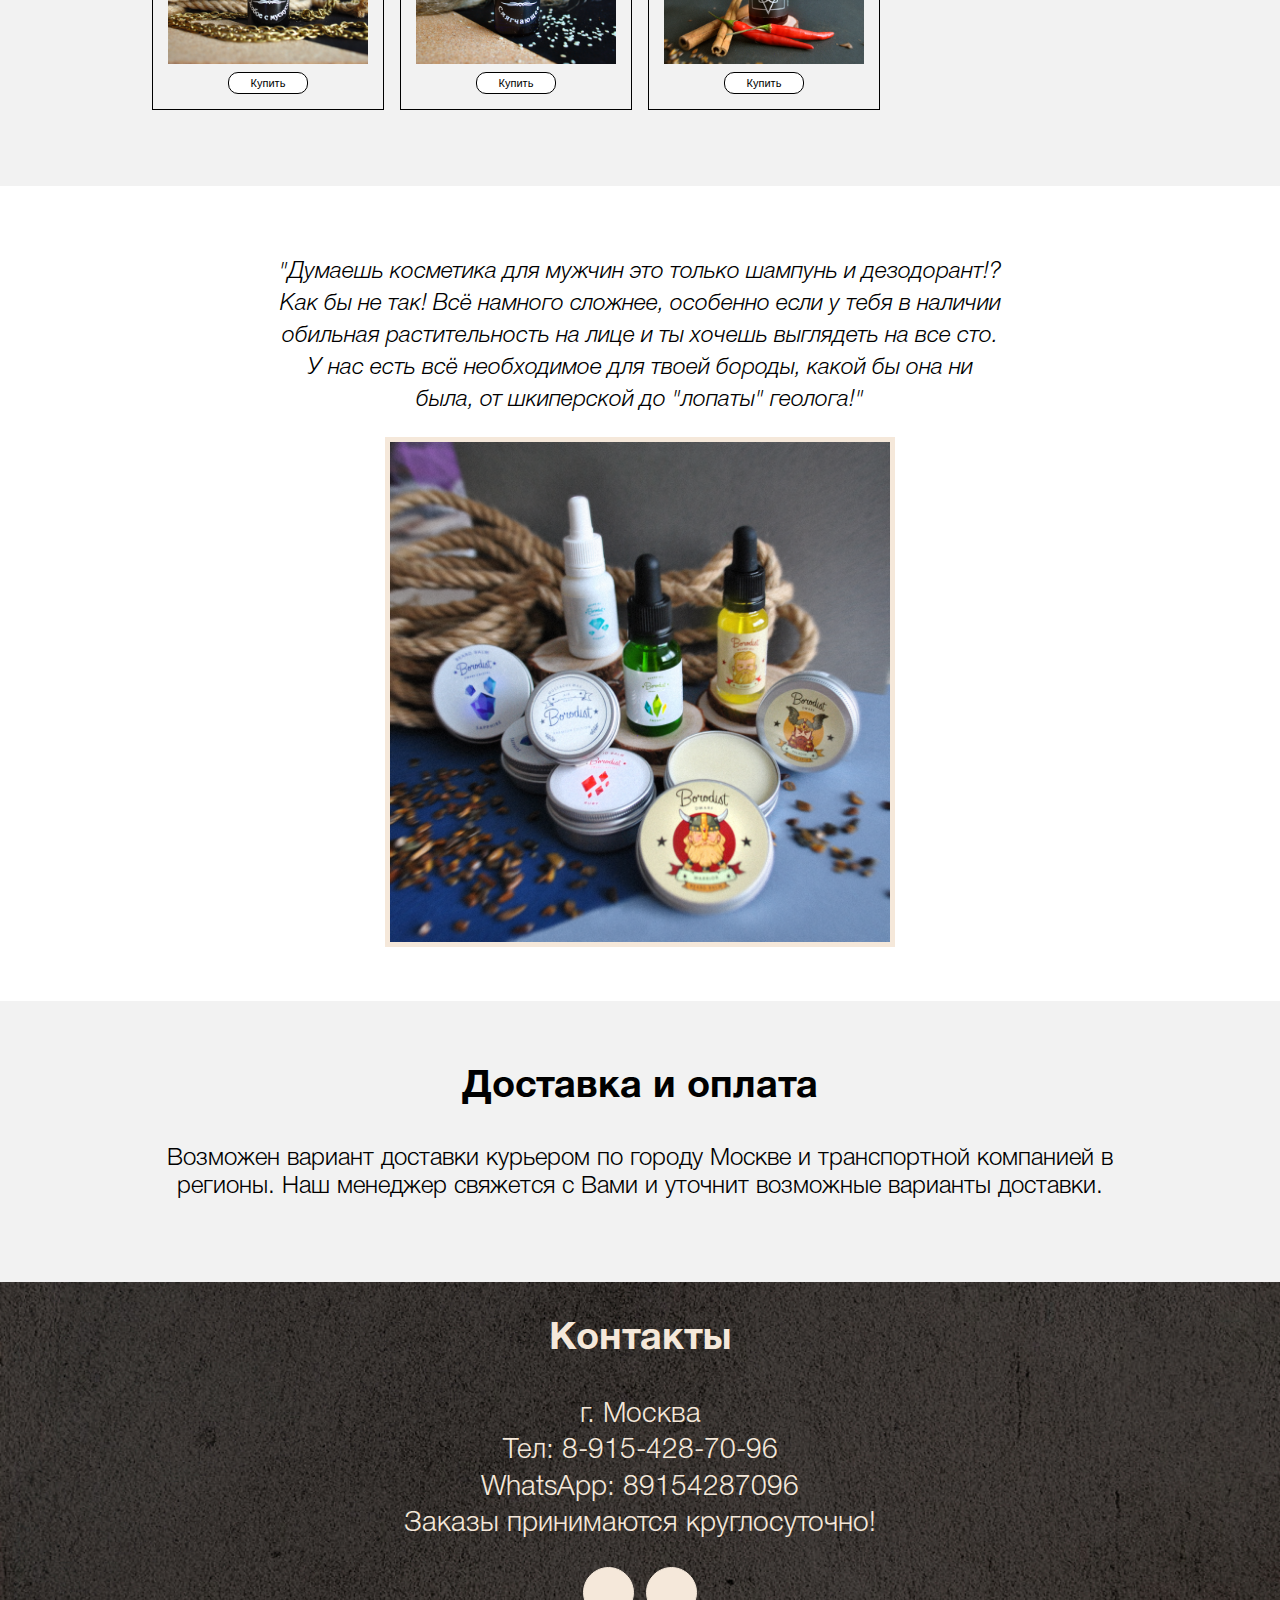
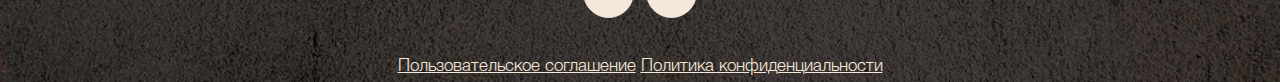
==== commit 1370ca23: "Добавлена версия скрипта eshop.js." ====
--- a/index.html
+++ b/index.html
@@ -277,7 +277,7 @@
 
 	<script src="js/jquery-3.3.1.min.js"></script>
 	<script src="js/jquery.fancybox.min.js"></script>
-	<script src="js/eshop.js"></script>
+	<script src="js/eshop.js?v23061"></script>
 	<script>
 		start();
 	</script>
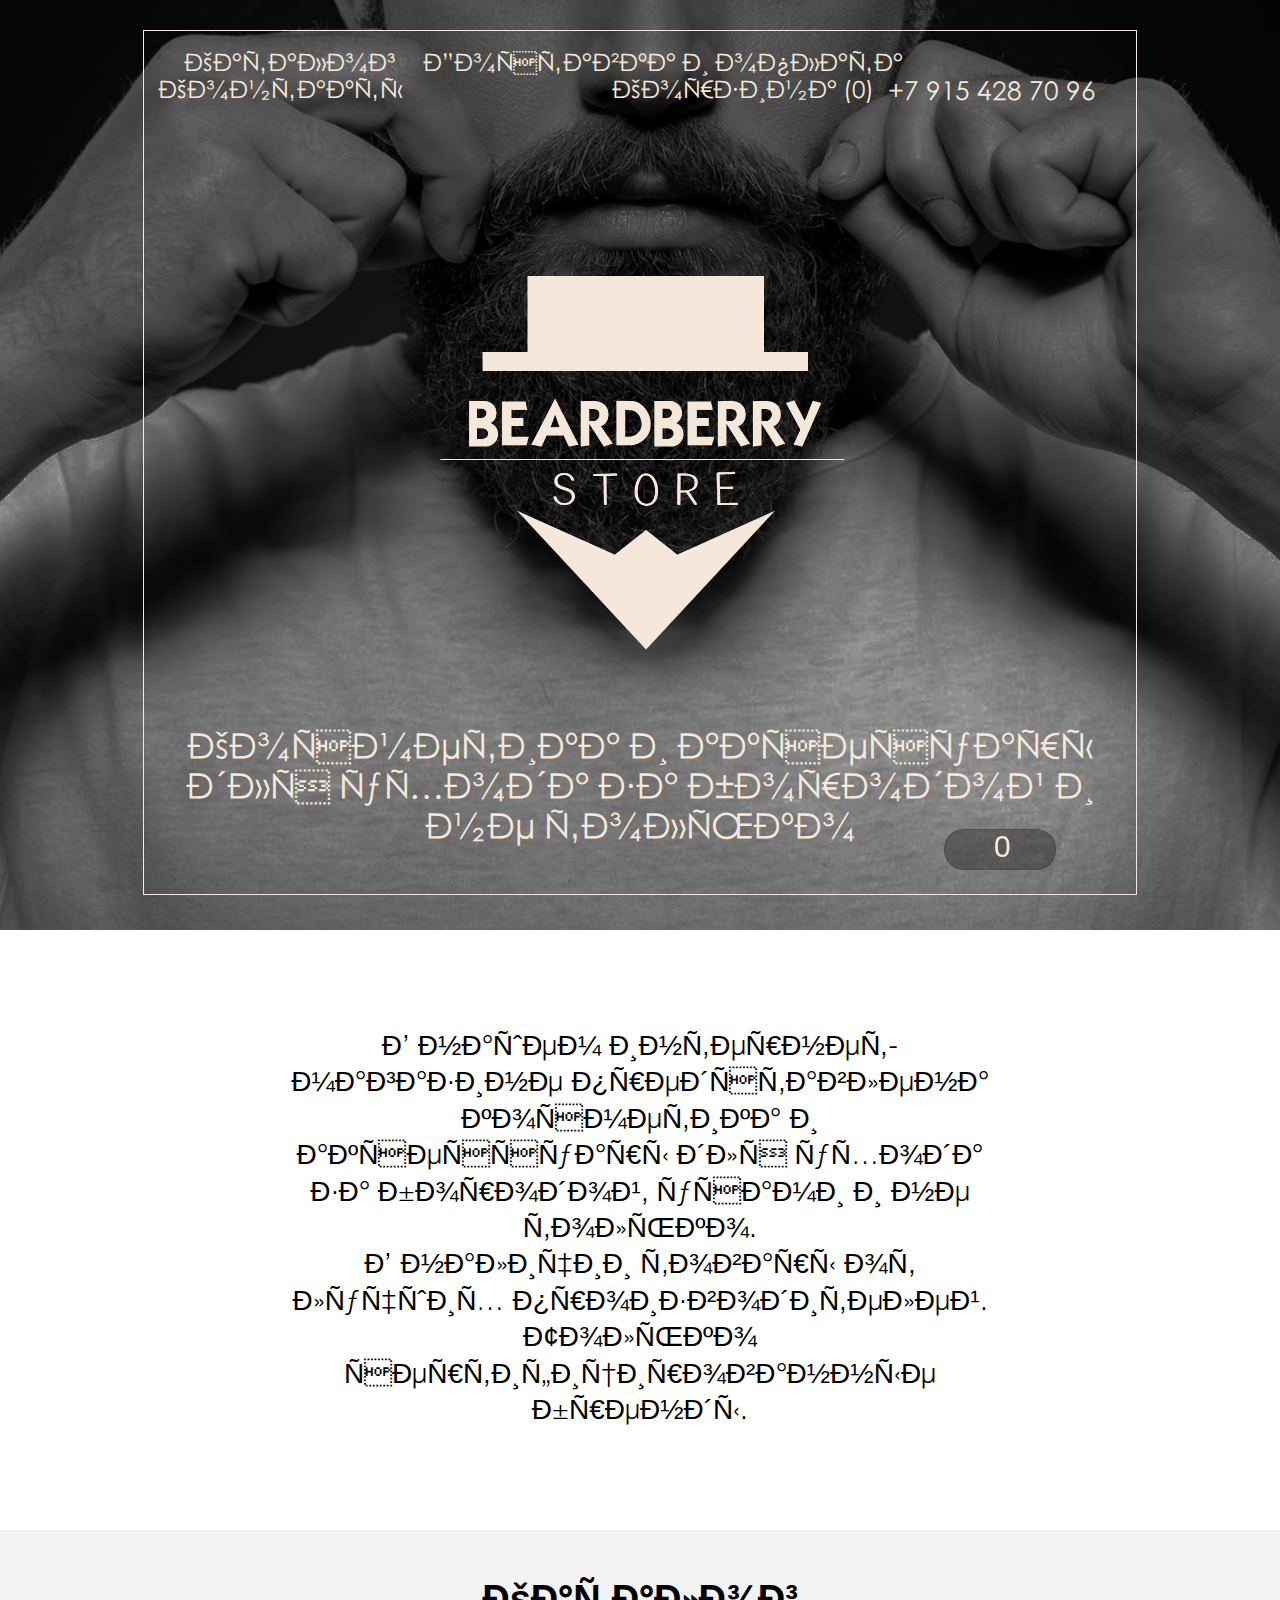
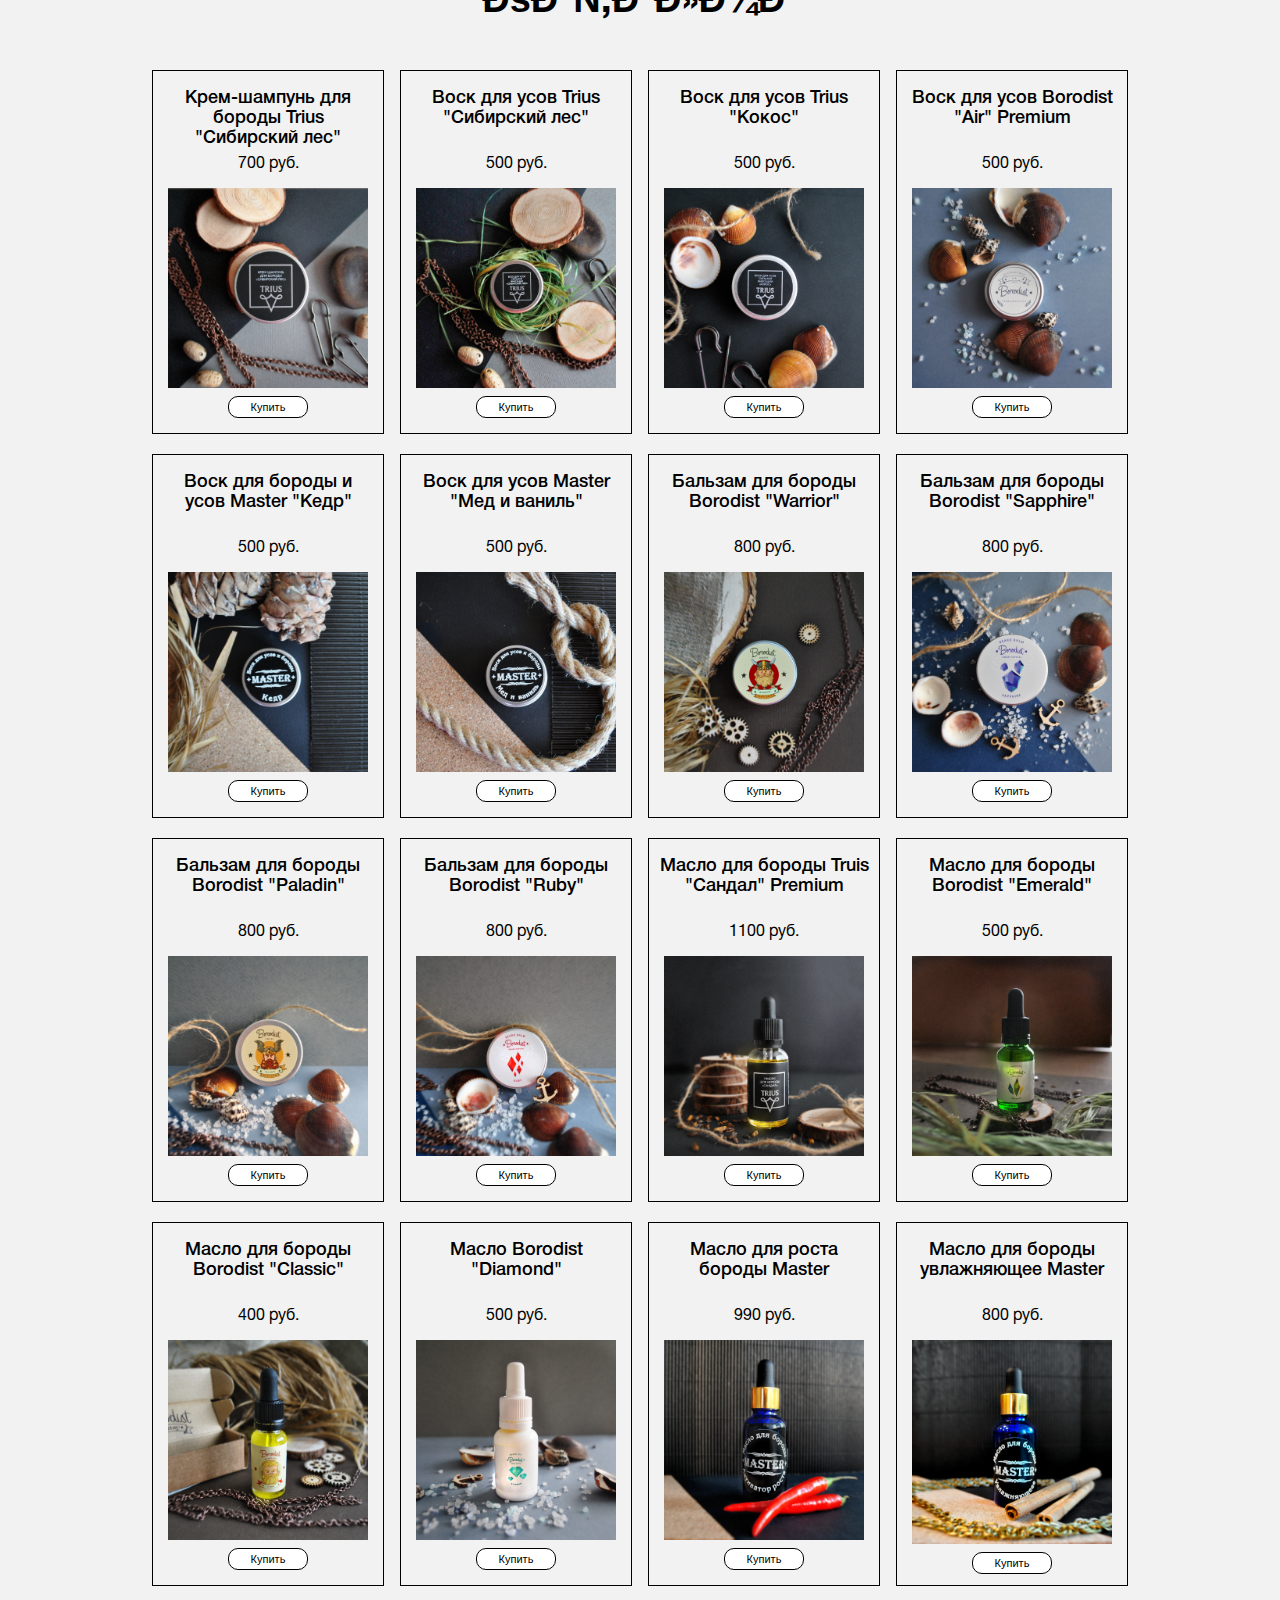
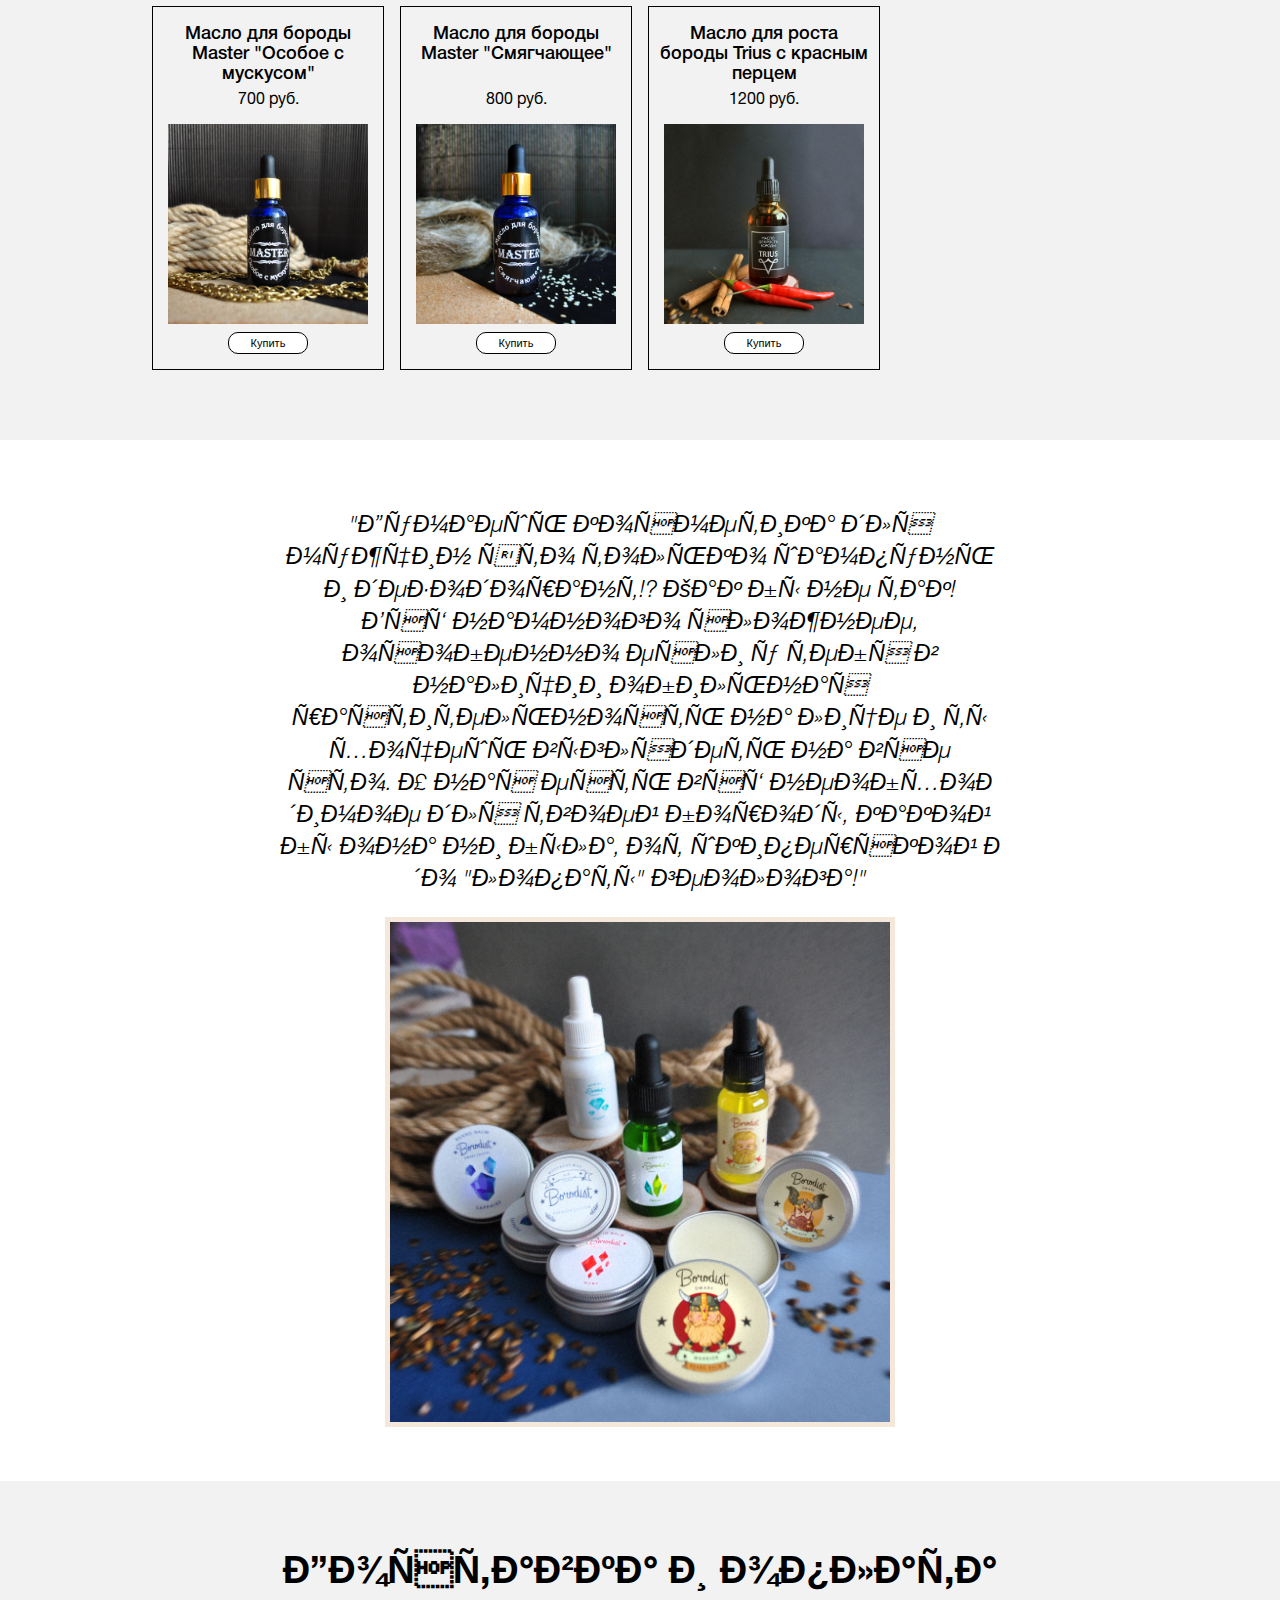
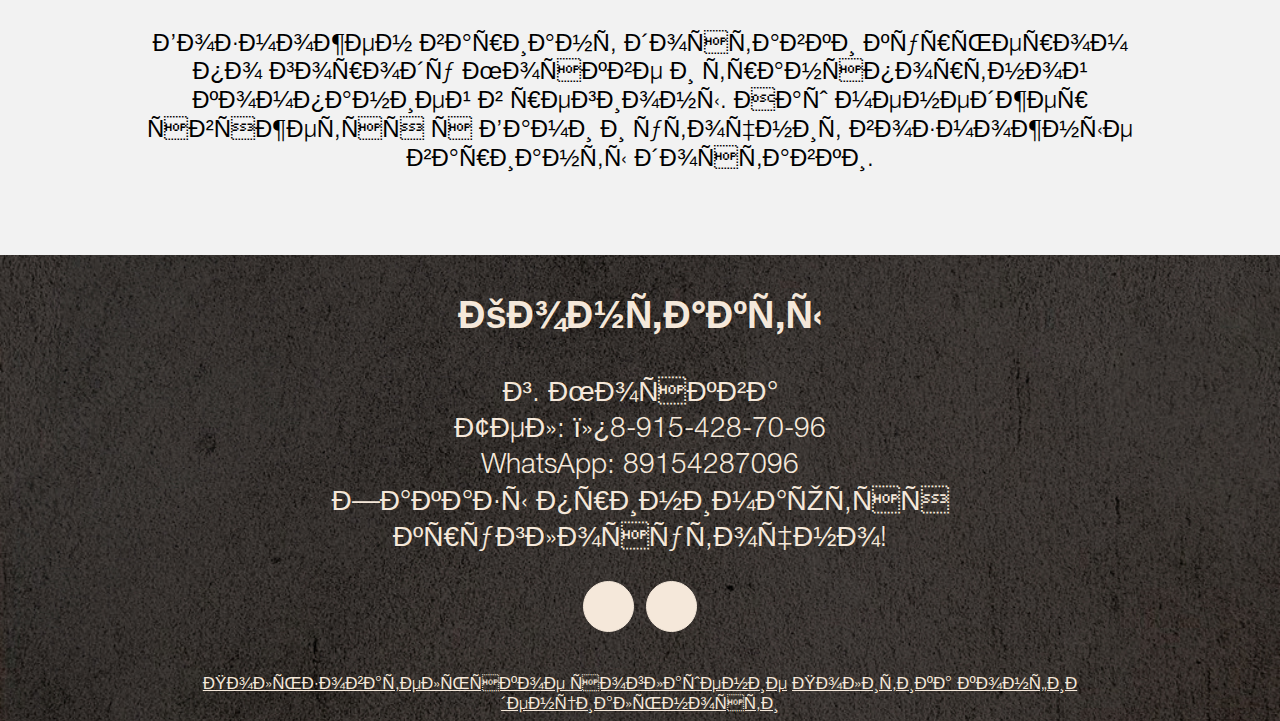
==== commit 13ce1e50: "Добавлен FB Pixel и VK." ====
--- a/index.html
+++ b/index.html
@@ -1,6 +1,46 @@
 <!DOCTYPE html>
 <html>
 <head>
+	<!-- Global site tag (gtag.js) - Google Analytics -->
+	<script async src="https://www.googletagmanager.com/gtag/js?id=UA-121459071-1"></script>
+	<script>
+  	window.dataLayer = window.dataLayer || [];
+  	function gtag(){dataLayer.push(arguments);}
+  	gtag('js', new Date());
+
+  	gtag('config', 'UA-121459071-1');
+	</script>
+
+	<!--VK API-->
+	<script type="text/javascript">!function(){
+		var t=document.createElement("script");
+		t.type="text/javascript",t.async=!0,t.src="https://vk.com/js/api/openapi.js?157",t.onload=function(){
+			VK.Retargeting.Init("VK-RTRG-264543-gfqyl"),
+			VK.Retargeting.Hit()},document.head.appendChild(t)
+		}();
+	</script>
+	<noscript>
+		<img src="https://vk.com/rtrg?p=VK-RTRG-264543-gfqyl" style="position:fixed; left:-999px;" alt=""/>
+	</noscript>
+
+	<!-- Facebook Pixel Code -->
+	<script>
+  	!function(f,b,e,v,n,t,s)
+  	{if(f.fbq)return;n=f.fbq=function(){n.callMethod?
+  	n.callMethod.apply(n,arguments):n.queue.push(arguments)};
+  	if(!f._fbq)f._fbq=n;n.push=n;n.loaded=!0;n.version='2.0';
+  	n.queue=[];t=b.createElement(e);t.async=!0;
+  	t.src=v;s=b.getElementsByTagName(e)[0];
+  	s.parentNode.insertBefore(t,s)}(window, document,'script',
+  	'https://connect.facebook.net/en_US/fbevents.js');
+  	fbq('init', '1079219955544696');
+  	fbq('track', 'PageView');
+	</script>
+	<noscript><img height="1" width="1" style="display:none"
+  	src="https://www.facebook.com/tr?id=1079219955544696&ev=PageView&noscript=1"/>
+  </noscript>
+	<!-- End Facebook Pixel Code -->
+
 	<title>Косметика и аксессуары для ухода за бородой, усами</title>
 	<meta charset="utf-8">
 	<meta name="description" content="Натуральная косметика и аксессуары для ухода за бородой, усами и не только. Крафтовые товары от лучших производителей. Только сертифицированные бренды.">
@@ -8,7 +48,7 @@
 	<meta name="yandex-verification" content="be064b1a82eb9832" />
 	<meta name="google-site-verification" content="4Q1_5Ou99Ebs5P2v9GPq6R0z160u-PYZbQEt4hublc8" />
 
-	<link rel="stylesheet" type="text/css" href="css/main.css?v23061">
+	<link rel="stylesheet" type="text/css" href="css/main.css?v23064">
 	<link rel="stylesheet" type="text/css" href="css/animate.css">
 	<link rel="stylesheet" type="text/css" href="css/responsive.css">
 	<link rel="stylesheet" href="https://use.fontawesome.com/releases/v5.0.13/css/all.css" integrity="sha384-DNOHZ68U8hZfKXOrtjWvjxusGo9WQnrNx2sqG0tfsghAvtVlRW3tvkXWZh58N9jp" crossorigin="anonymous">
--- a/css/main.css
+++ b/css/main.css
@@ -561,7 +561,7 @@
 
 .cartHead_item-good {
   margin-left: 215px;
-  width: 473px;
+  width: 467px;
 }
 
 .cartHead_item-count {
@@ -592,7 +592,7 @@
 .cart_name {
   font-weight: 400;
   text-decoration: none;
-  width: 400px;
+  width: 390px;
   margin-left: 30px;
   margin-right: 30px;
 }
@@ -607,14 +607,20 @@
 
 .cart_butMinus {
   cursor: pointer;
+  width: 28px;
+  text-align: center;
 }
 
 .cart_butPlus {
   cursor: pointer;
+  width: 28px;
+  text-align: center;
 }
 
 .cart_butDelete {
   cursor: pointer;
+  width: 28px;
+  text-align: center;
 }
 
 .cart_count {
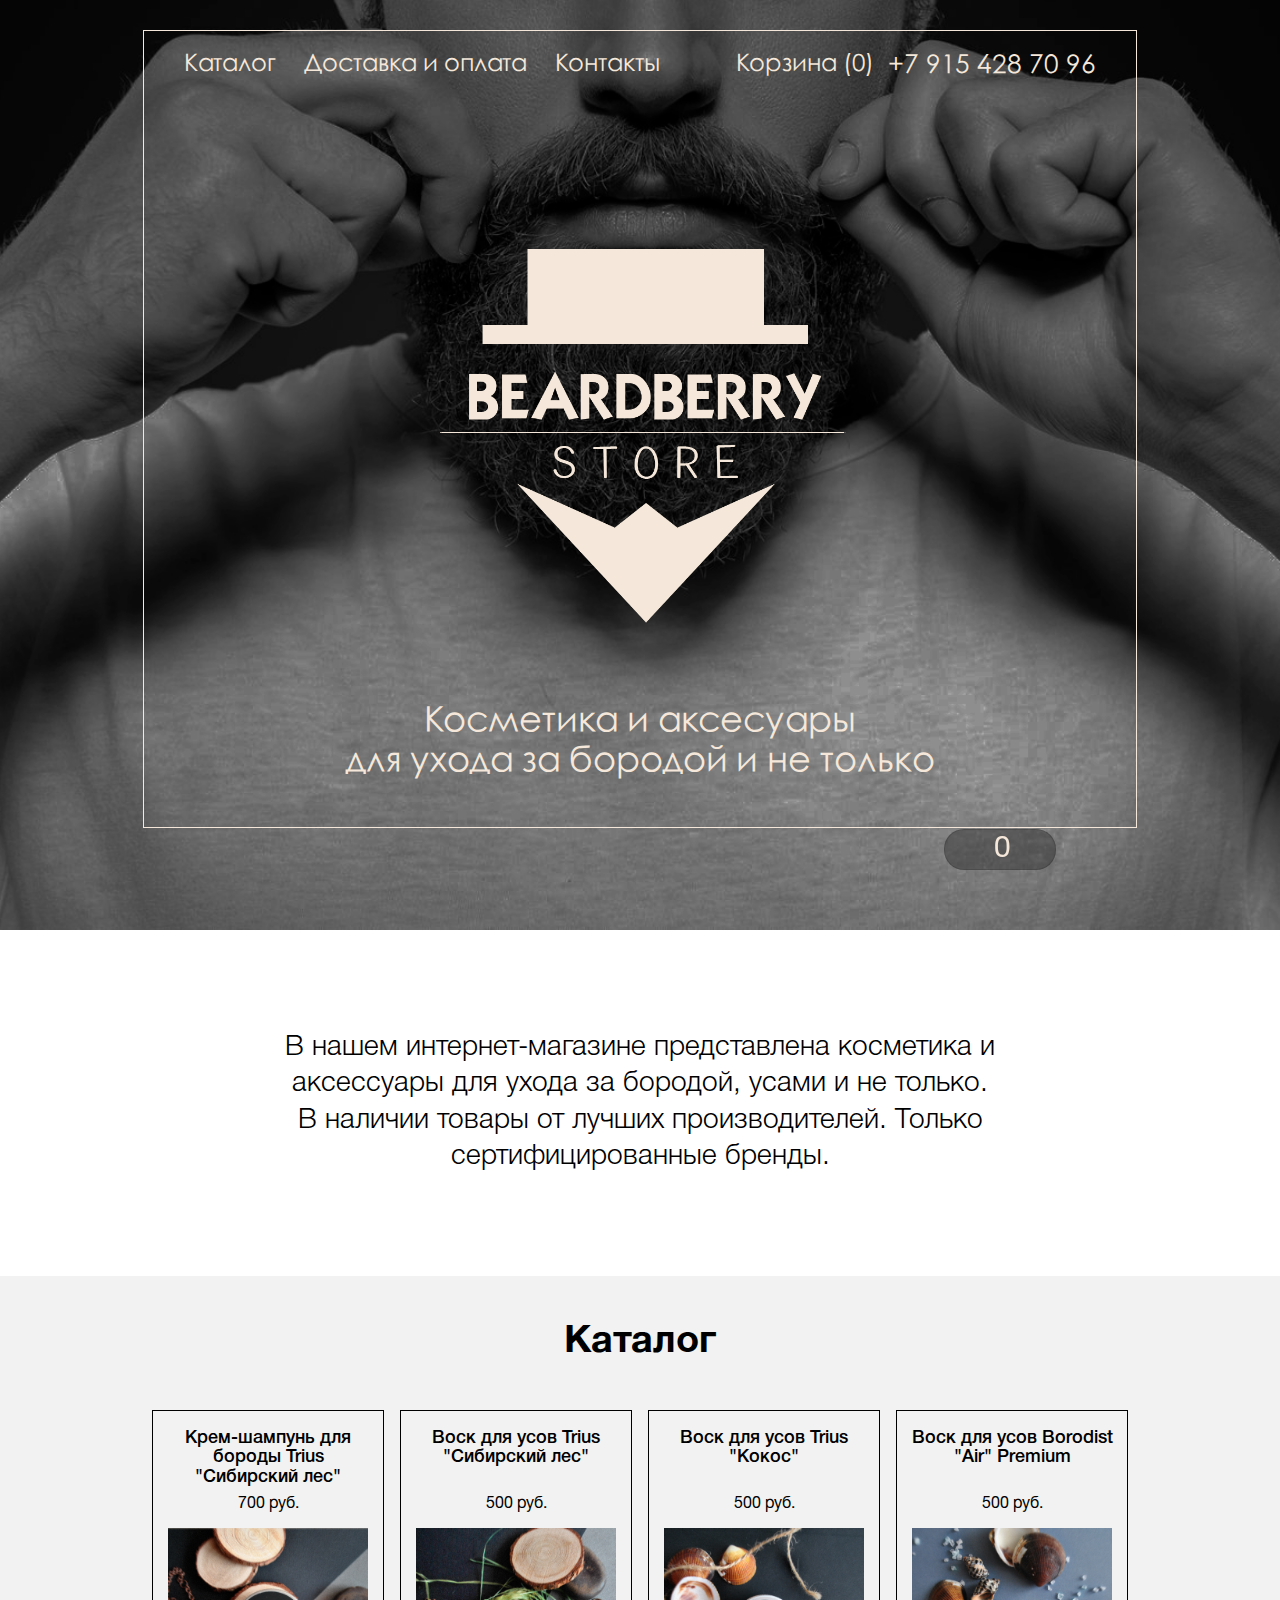
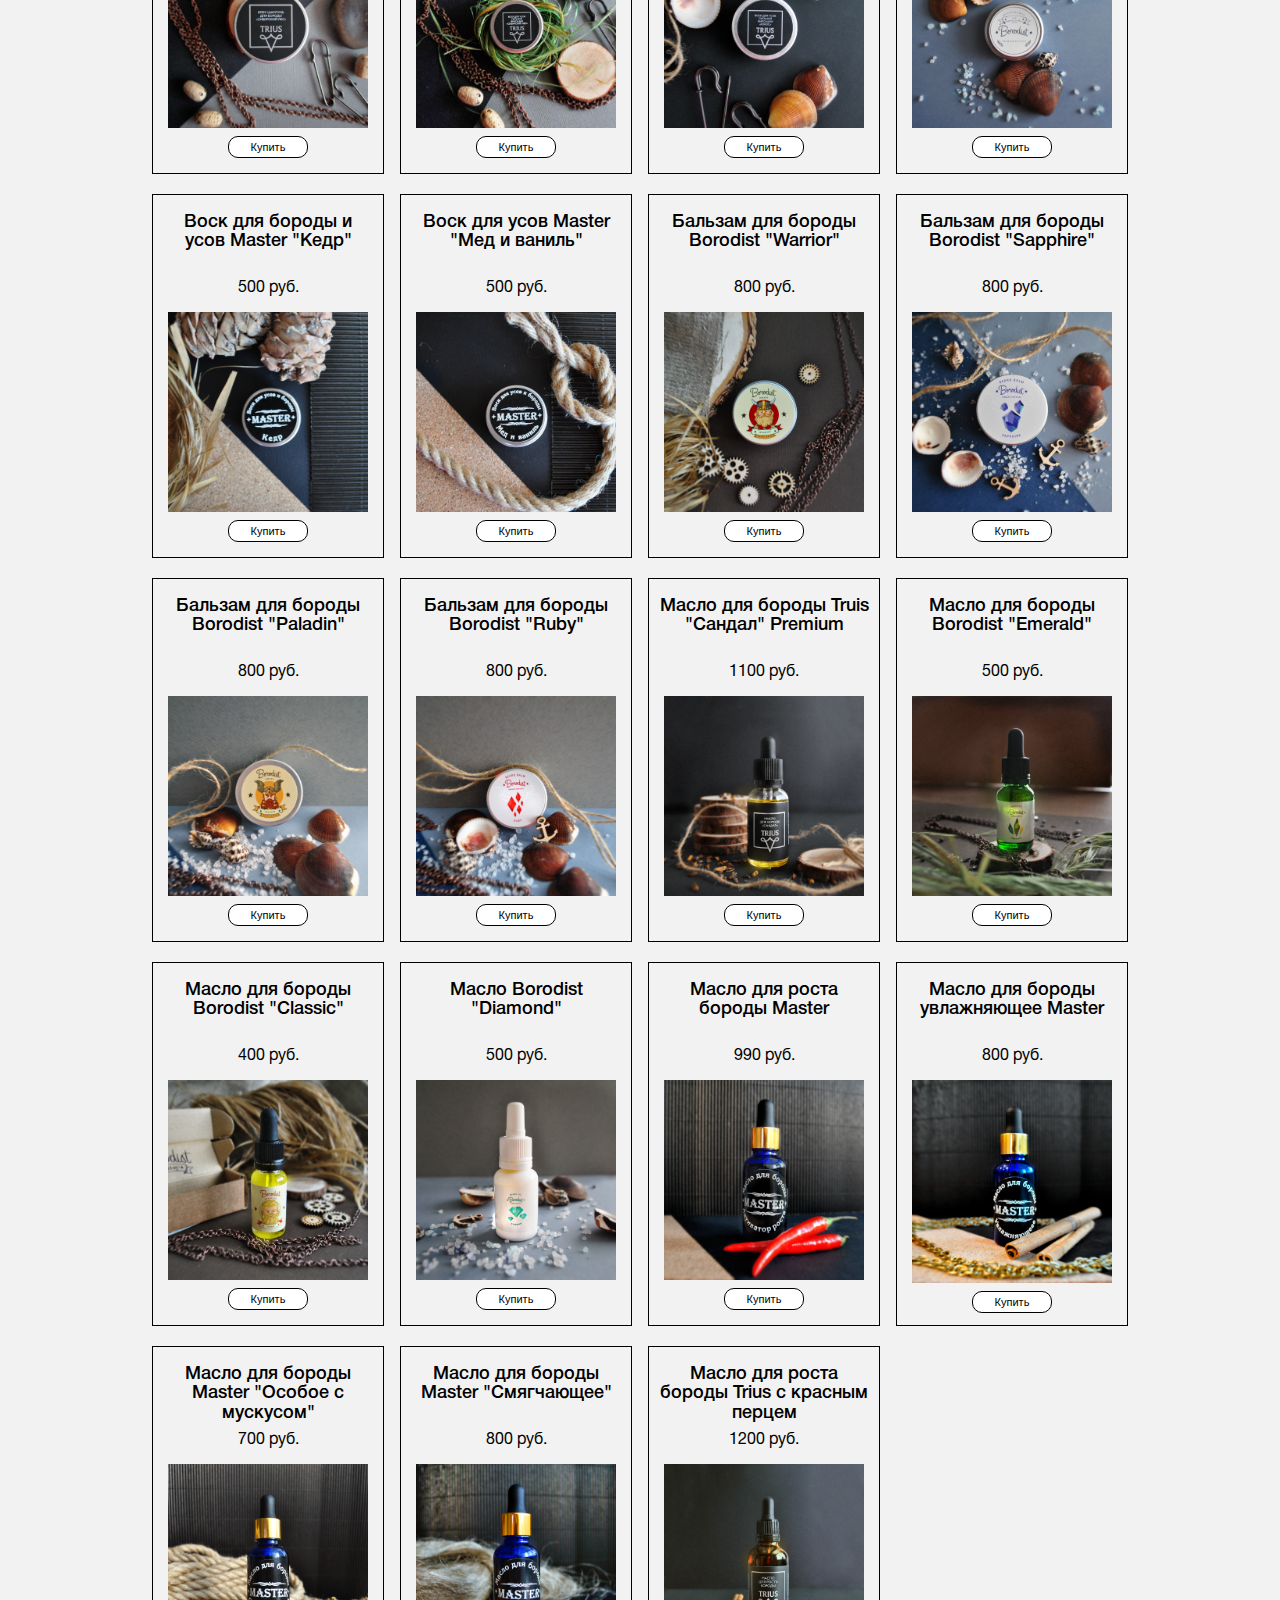
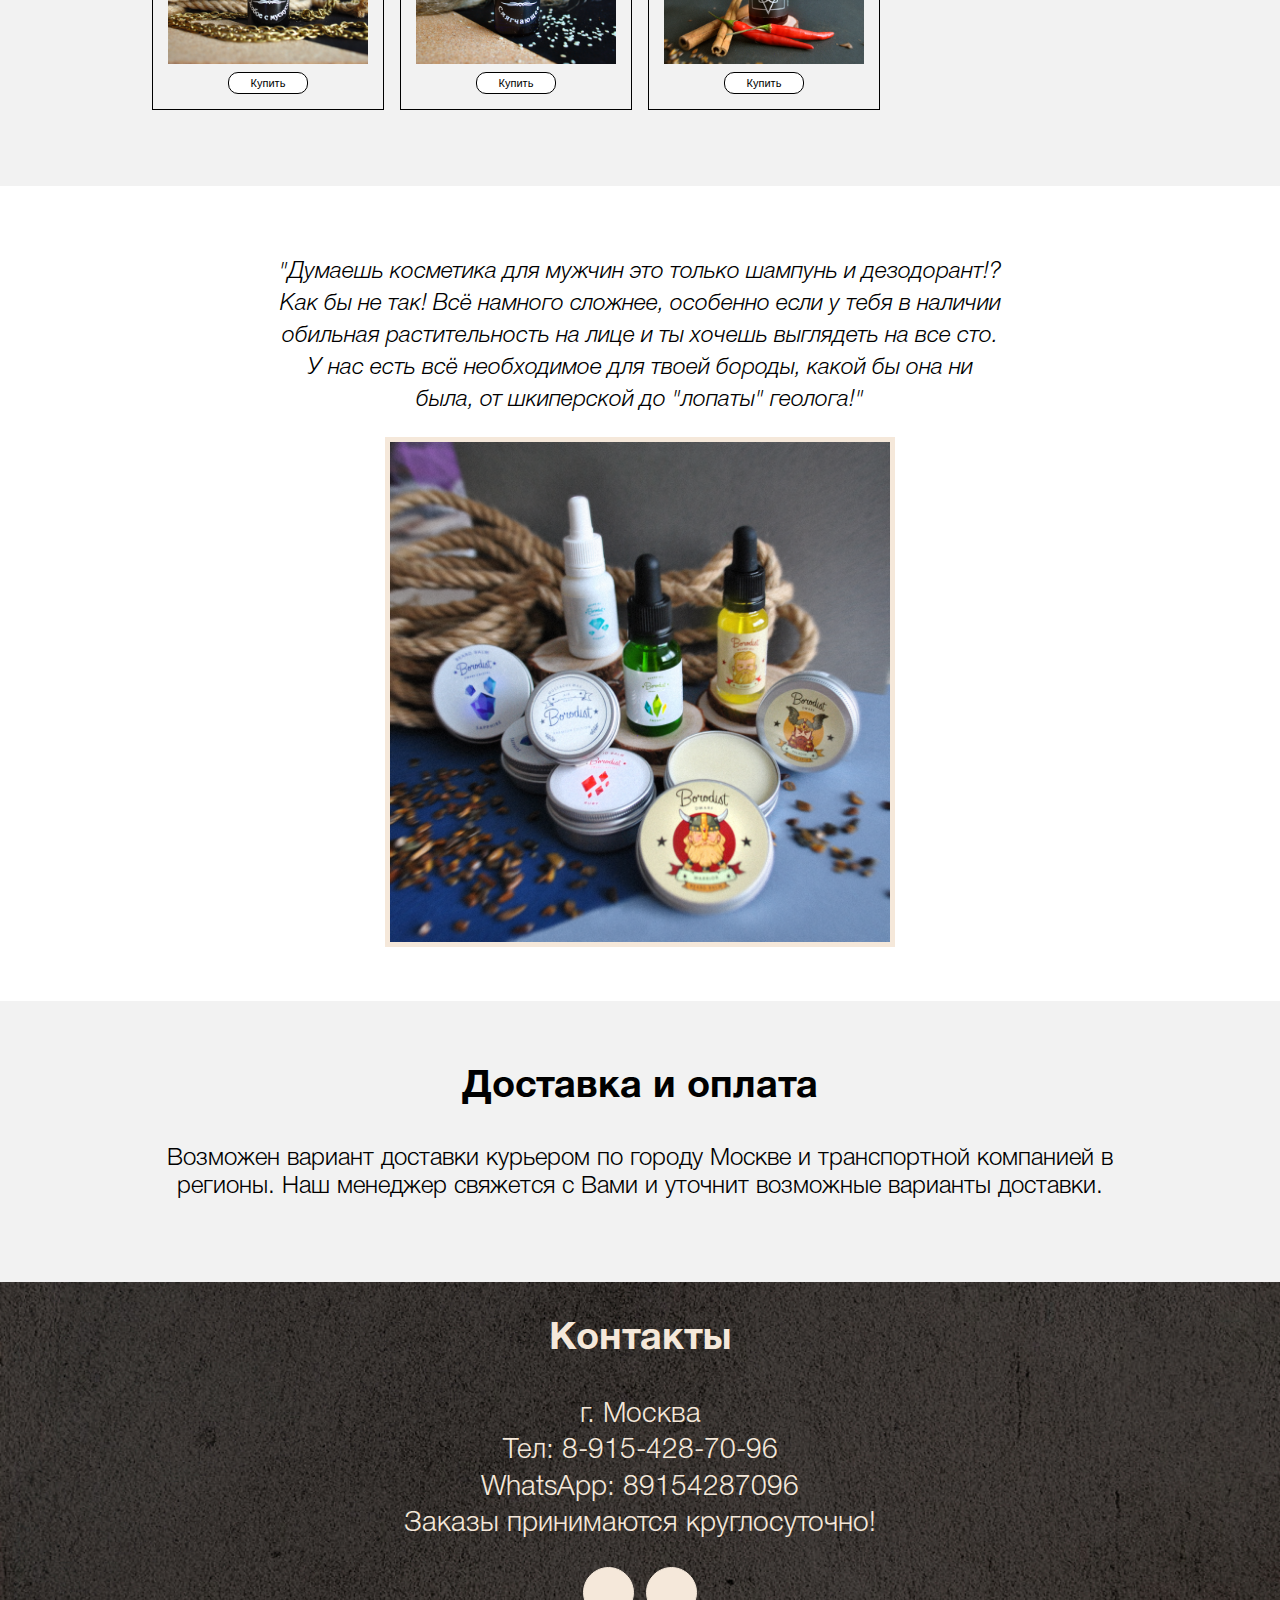
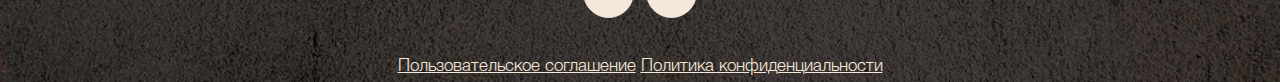
==== commit 54966657: "Теги no script вынесены в один." ====
--- a/index.html
+++ b/index.html
@@ -7,21 +7,18 @@
   	window.dataLayer = window.dataLayer || [];
   	function gtag(){dataLayer.push(arguments);}
   	gtag('js', new Date());
-
   	gtag('config', 'UA-121459071-1');
 	</script>
 
 	<!--VK API-->
-	<script type="text/javascript">!function(){
-		var t=document.createElement("script");
-		t.type="text/javascript",t.async=!0,t.src="https://vk.com/js/api/openapi.js?157",t.onload=function(){
-			VK.Retargeting.Init("VK-RTRG-264543-gfqyl"),
-			VK.Retargeting.Hit()},document.head.appendChild(t)
+	<script type="text/javascript">
+		!function(){
+			var t=document.createElement("script");
+			t.type="text/javascript",t.async=!0,t.src="https://vk.com/js/api/openapi.js?157",t.onload=function(){
+				VK.Retargeting.Init("VK-RTRG-264543-gfqyl"),
+				VK.Retargeting.Hit()},document.head.appendChild(t)
 		}();
 	</script>
-	<noscript>
-		<img src="https://vk.com/rtrg?p=VK-RTRG-264543-gfqyl" style="position:fixed; left:-999px;" alt=""/>
-	</noscript>
 
 	<!-- Facebook Pixel Code -->
 	<script>
@@ -36,9 +33,6 @@
   	fbq('init', '1079219955544696');
   	fbq('track', 'PageView');
 	</script>
-	<noscript><img height="1" width="1" style="display:none"
-  	src="https://www.facebook.com/tr?id=1079219955544696&ev=PageView&noscript=1"/>
-  </noscript>
 	<!-- End Facebook Pixel Code -->
 
 	<title>Косметика и аксессуары для ухода за бородой, усами</title>
@@ -83,8 +77,16 @@
         } else { f(); }
     })(document, window, "yandex_metrika_callbacks2");
 	</script>
-	<noscript><div><img src="https://mc.yandex.ru/watch/49333084" style="position:absolute; left:-9999px;" alt="" /></div></noscript>
 	<!-- /Yandex.Metrika counter -->
+
+	<noscript>
+		<div>
+			<img src="https://mc.yandex.ru/watch/49333084" style="position:absolute; left:-9999px;" alt="" />
+			<img src="https://vk.com/rtrg?p=VK-RTRG-264543-gfqyl" style="position:fixed; left:-999px;" alt=""/>
+			<img height="1" width="1" style="display:none" src="https://www.facebook.com/tr?id=1079219955544696&ev=PageView&noscript=1"/>
+		</div>
+	</noscript>
+	
 
 	<header class="main_header">
 		<div class="container container-header">
